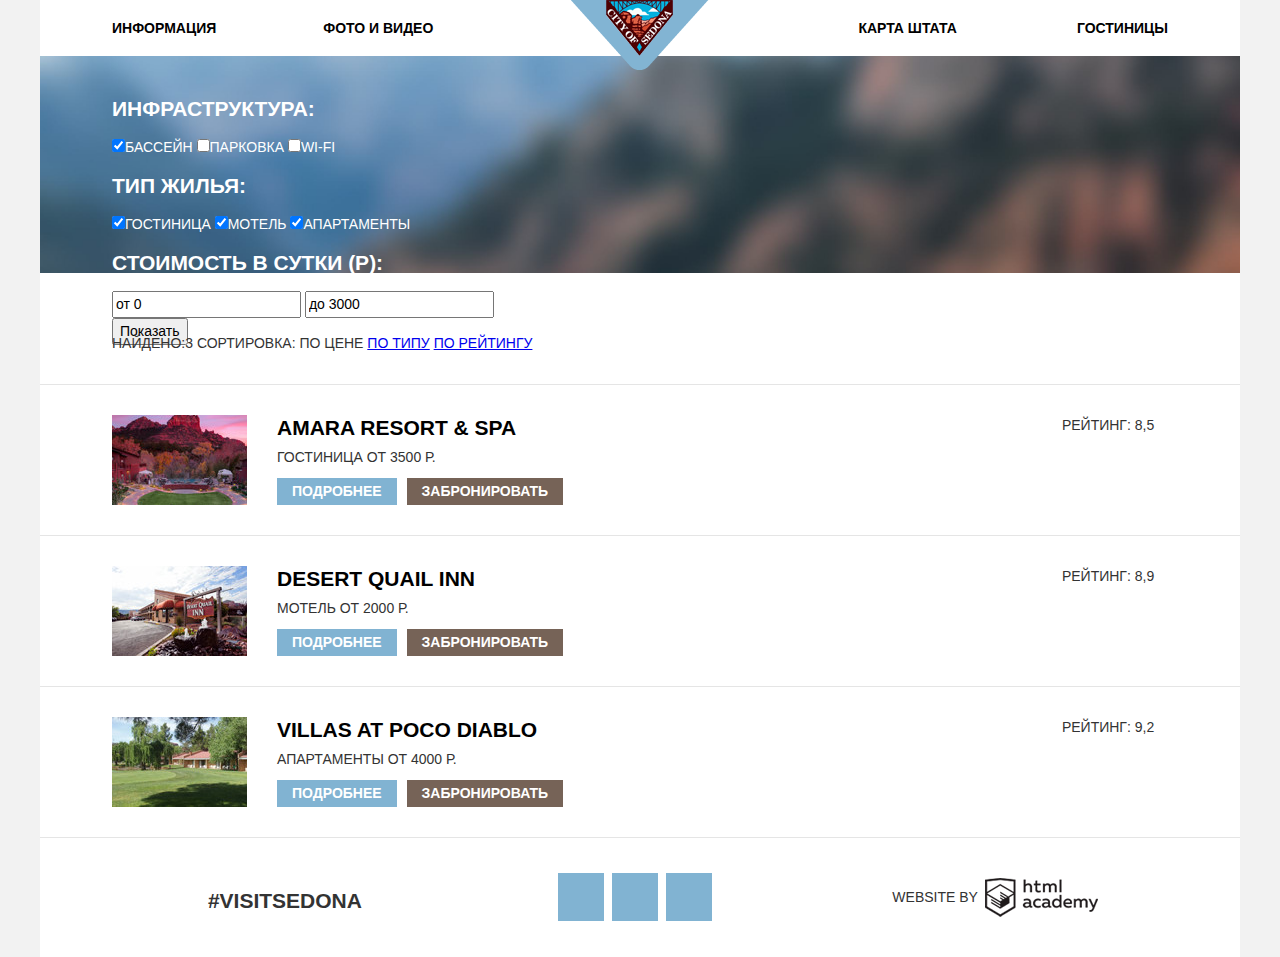
==== inner.html @ d73a08f6 "Седона сетки+контент" ====
<!DOCTYPE html>
<html lang="ru">

<head>
    <meta charset="utf-8">
    <title></title>
    <link rel="stylesheet" href="https://fonts.googleapis.com/css?family=PT+Sans:400,700&subset=cyrillic">
    <link rel="stylesheet" href="css/normalize.css">
    <link rel="stylesheet" href="css/style.css">
</head>

<body class="inner-page">
    <div class="container">
        <header class="main-header clearfix">
            <nav class="main-navigation">
                <div class="logo-sedona">
                    <a href="#">
                        <img src="img/logo-sedona.png" width="138" height="70" alt="Sedona">
                    </a>
                </div>
                <ul>
                    <li class="nav-left">
                        <a href="#">Информация</a>
                    </li>
                    <li class="nav-left">
                        <a href="#">Фото и видео</a>
                    </li>
                    <li class="nav-right">
                        <a href="#">Гостиницы</a>
                    </li>
                    <li class="nav-right">
                        <a href="#">Карта штата</a>
                    </li>
                </ul>
            </nav>
        </header>
        <main class="main-content">
            <div class="filter-container">
                <form class="filter" action="№" method="post">
                    <div class="filter-block">
                        <h2 class="filter-title">Инфраструктура:</h2>
                        <label class="filter-label">
                            <input class="filter-input filter-checkbox" type="checkbox" name="infrastructure" value="pool" checked><span>Бассейн</span>
                        </label>
                        <label class="filter-label">
                            <input class="filter-input filter-checkbox" type="checkbox" name="infrastructure" value="parking"><span>Парковка</span>
                        </label>
                        <label class="filter-label">
                            <input class="filter-input filter-checkbox" type="checkbox" name="infrastructure" value="wifi"><span>Wi-Fi</span>
                        </label>
                    </div>
                    <div class="filter-block">
                        <h2 class="filter-title">Тип жилья:</h2>
                        <label class="filter-label">
                            <input class="filter-input filter-checkbox" type="checkbox" name="housing" value="hotel" checked><span>Гостиница</span>
                        </label>
                        <label class="filter-label">
                            <input class="filter-input filter-checkbox" type="checkbox" name="housing" value="motel" checked><span>Мотель</span>
                        </label>
                        <label class="filter-label">
                            <input class="filter-input filter-checkbox" type="checkbox" name="housing" value="apartments" checked><span>Апартаменты</span>
                        </label>
                    </div>
                    <!-- ползунки -->
                    <div class="filter-block">
                        <h2 class="filter-title">Стоимость в сутки (Р):</h2>
                        <div class="range-filter">
                            <div class="price-controls">
                                <input class="min-price" type="text" value="от 0">
                                <input class="max-price" type="text" value="до 3000">
                            </div>
                            <div class="range-controls">
                                <div class="scale"></div>
                                <div class="toggle min-toggle"></div>
                                <div class="toggle max-toggle"></div>
                            </div>
                        </div>
                        <input class="filter-btn" type="submit" value="Показать">
                    </div>
                </form>
            </div>
            <div class="sort clearfix">
                <div class="sort-found">
                    <span>Найдено:3</span>
                </div>
                <!-- можешь объяснить плз, почему без списка? и праавильное оформление получилось? -->
                <div class="sort-type">
                    <span>Сортировка:</span>
                    <span>По цене</span>
                    <a href="#">По типу</a>
                    <a href="#">По рейтингу</a>
                </div>
                <div class="sort-dir">
                    <a href="#"></a>
                    <a href="#"></a>
                </div>
            </div>
            <div class="hotel clearfix">
                <div class="hotel-image">
                    <img src="img/hotel-amara.jpg" width="135" height="90" alt="amara resort">
                </div>
                <div class="hotel-info">
                    <a href="#">
                        <h2 class="hotel-name">Amara resort &amp; spa</h2>
                    </a>
                    <!-- при таком оформлении можно будет точно подогнать цену к началу кнопки забронировать, да? -->
                    <div>
                        <span>Гостиница</span>
                        <span>от 3500 Р.</span>
                    </div>
                    <div>
                        <a class="btn info-btn" href="#">Подробнее</a>
                        <a class="btn book-btn" href="#">Забронировать</a>
                    </div>
                </div>
                <div class="hotel-rating">
                    <span class="stars stars-4"></span>
                    <span class="rating">Рейтинг: 8,5</span>
                </div>
            </div>
            <div class="hotel clearfix">
                <div class="hotel-image">
                    <img src="img/hotel-desert.jpg" width="135" height="90" alt=" desert inn">
                </div>
                <div class="hotel-info">
                    <a href="#">
                        <h2 class="hotel-name">Desert Quail Inn</h2>
                    </a>
                    <!-- вопрос с оформлением -->
                    <div>
                        <span>Мотель</span>
                        <span>от 2000 Р.</span>
                    </div>
                    <div>
                        <a class="btn info-btn" href="#">Подробнее</a>
                        <a class="btn book-btn" href="#">Забронировать</a>
                    </div>
                </div>
                <div class="hotel-rating">
                    <span class="stars stars-2"></span>
                    <span class="rating">Рейтинг: 8,9</span>
                </div>
            </div>
            <div class="hotel clearfix">
                <div class="hotel-image">
                    <img src="img/hotel-villas.jpg" width="135" height="90" alt="villas">
                </div>
                <div class="hotel-info">
                    <a href="#">
                        <h2 class="hotel-name">Villas at Poco Diablo</h2>
                    </a>
                    <!-- вопрос с оформлением -->
                    <div>
                        <span>Апартаменты</span>
                        <span>от 4000 Р.</span>
                    </div>
                    <div>
                        <a class="btn info-btn" href="#">Подробнее</a>
                        <a class="btn book-btn" href="#">Забронировать</a>
                    </div>
                </div>
                <div class="hotel-rating">
                    <span class="stars stars-3"></span>
                    <span class="rating">Рейтинг: 9,2</span>
                </div>
            </div>
        </main>
        <footer class="main-footer clearfix">
            <section class="footer-visit">
                <span>#VISITSEDONA</span>
            </section>
            <section class="footer-social">
                <a class="social-btn social-btn-tw" href="#">Twitter</a>
                <a class="social-btn social-btn-fb" href="#">Facebook</a>
                <a class="social-btn social-btn-yt" href="#">YouTube</a>
            </section>
            <section class="footer-copyright">
                <p>Website by</p>
                <a class="" href="https://htmlacademy.ru">
                    <img src="img/logo-academy.png" width="113" height="39" alt="HTML Academy">
                </a>
            </section>
        </footer>
    </div>
</body>

</html>
---- css/style.css ----
* {
    box-sizing: border-box;
}

body {
    min-width: 1200px;
    font-family: "PTSans Regular", "Arial", sans-serif;
    font-size: 14px;
    line-height: 21px;
    font-weight: normal;
    color: #333333;
    text-transform: uppercase;
    background: #f2f2f2;
}

.clearfix::after {
    content: "";
    display: table;
    clear: both;
}

.container {
    width: 1200px;
    margin: 0 auto;
    background: #ffffff;
}

.main-header {
    position: relative;
    color: #000000;
    background: #ffffff;
    padding: 0 6%;
}

.main-navigation ul {
    margin: 0;
    padding: 0;
    list-style: none;
    font-size: 0;
}

.main-navigation li {
    display: inline-block;
    vertical-align: top;
    padding-top: 15px;
    padding-bottom: 15px;
    font-size: 14px;
    line-height: 26px;
    font-weight: bold;
}

.main-navigation a {
    color: #000000;
    text-decoration: none;
}

.main-navigation li a:hover {
    color: #81b3d2;
}

.nav-left {
    float: left;
    width: 20%;
}

.nav-right {
    float: right;
    width: 20%;
    text-align: right;
}

.logo-sedona {
    position: absolute;
    width: 138px;
    height: 70px;
    top: 0;
    left: 50%;
    transform: translateX(-50%);
    z-index: 10;
}

.main-image {
    width: 100%;
    height: 507px;
    background-image: url("../img/shape.png"), url("../img/main-background.jpg");
    background-repeat: no-repeat, no-repeat;
    background-position: bottom, 100% 20%;
    background-size: 100% 57px, cover;
    text-align: center;
    margin-bottom: 56px;
}

.welcome {
    margin-top: 76px;
}

h1 {
    font-family: "PTSans Bold", "Arial", sans-serif;
    font-size: 30px;
    font-weight: bold;
    line-height: 24px;
    color: #000000;
    text-transform: uppercase;
}

h2 {
    font-family: "PTSans Bold", "Arial", sans-serif;
    font-size: 21px;
    font-weight: bold;
    line-height: 21px;
    color: #000000;
    text-transform: uppercase;
}

.sedona-description {
    width: 600px;
    line-height: 26px;
    text-align: center;
    background: #ffffff;
    margin-bottom: 56px;
    margin-left: auto;
    margin-right: auto;
}

.features-inverse {
    text-align: center;
    background: #81b3d2;
    color: #ffffff;
}

.features-inverse .features-item h2 {
    color: #ffffff;
}

.features-inverse .features-item {
    padding-top: 50px;
    padding-left: 30px;
    padding-right: 30px;
}

.features-row-item-img .features-item {
    float: left;
    width: 34%;
}

.features-row-item-img .features-img {
    float: right;
    width: 66%;
    height: 256px;
    background: url("../img/features-image1.jpg") no-repeat;
    background-size: cover;
    background-position: center;
}

.features-row-white {
    text-align: center;
    background: #ffffff;
    min-height: 330px;
    padding-top: 50px;  
}

.features-row-white .features-item {
    float: left;
    width: 33%;
    padding-left: 40px;
    padding-right: 40px; 
}

.features-name {
    position: relative;
    display: block;
    margin-top: 110px;
}

.features-house .features-name::before {
    content: "";
    position: absolute;
    bottom: 50px;
    left: 50%;
    transform: translateX(-50%);
    width: 75px;
    height: 72px;
    background: url("../img/icon-house.png") no-repeat;
}

.features-burger .features-name::before {
    content: "";
    position: absolute;
    bottom: 50px;
    left: 50%;
    transform: translateX(-50%);
    width: 74px;
    height: 70px;
    background: url("../img/icon-burger.png") no-repeat;
}

.features-present .features-name::before {
    content: "";
    position: absolute;
    bottom: 50px;
    left: 50%;
    transform: translateX(-50%);
    width: 64px;
    height: 76px;
    background: url("../img/icon-present.png") no-repeat;
}

.features-row-img-item .features-item {
    float: right;
    width: 34%;
}

.features-row-img-item .features-img {
    float: left;
    width: 66%;
    height: 256px;
    background: url("../img/features-image2.jpg") no-repeat;
    background-size: cover;
    background-position: center;
}

.features-row-gray {
    text-align: center;
    background: #eeeeee;
    min-height: 256px;
    padding-top: 45px;
}

.features-row-gray .features-item {
    float: left;
    width: 33%;
    padding-left: 50px;
    padding-right: 50px;
    
}

.features {
    margin-bottom: 50px;
}

.search-description {
    width: 500px;
    text-align: center;
    margin-left: auto;
    margin-right: auto;
    margin-bottom: 50px;
}

.search-form {
    width: 568px;
    margin-left: auto;
    margin-right: auto;
}

.btn {
    color: #ffffff;
    text-transform: uppercase;
    border: none;
    font-family: "PTSans Regular", "Arial", sans-serif;
    font-weight: bold;
    text-align: center;
    text-transform: uppercase;
}

.search-form button {
    position: relative; 
    width: 568px;
    padding-top: 30px;
    padding-bottom: 30px;
    font-size: 21px;
    line-height: 26px;
    background: #766357;
}

.search-form form {
    position: absolute;
    width: 568px;
    padding: 55px;
    background: #ffffff;
    box-shadow: 0px 7px 15px rgba(0,0,0,0.15);
    font-family: "PTSans Regular", "Arial", sans-serif;
    font-size: 14px;
    line-height: 21px;
    font-weight: bold;
    text-transform: uppercase;
    color: #000000;
}

.form-inner input {
    padding: 8px 12px;
    background: #f2f2f2;
    border: none;
    font-family: "PTSans Regular", "Arial", sans-serif;
    font-size: 14px;
    line-height: 21px;
    font-weight: bold;
    text-transform: uppercase;
    color: #000000;
}

.form input {
    width: 346px;
}

.search-form .search-btn {
    width: 100%;
    margin-top: 55px;
    font-size: 21px;
    line-height: 26px;
    padding-top: 16px;
    padding-bottom: 16px;
    background: #81b3d2;
}

.search-form .search-btn:hover {
    background: #669ec0;
}

.search-form .search-btn:active {
    background: #5496bd;
    color: rgba(255,255,255,0.3);
}

.map {
    width: 100%;
    height: 475px;
    background: url("../img/map.jpg") no-repeat;
    background-size: cover;
    background-position: center top;
}

.main-footer {
    background: #ffffff;
    padding: 35px 70px;
    text-align: center;
}

.footer-visit {
    float: left;
    width: 33%;
    font-size: 21px;
    line-height: 26px;
    font-weight: bold;
    text-transform: uppercase;
    padding-top: 15px;
}

.footer-social {
    float: left;
    width: 33%;
    text-align: center;
}

.social-btn {
    display: inline-block;
    width: 46px;
    height: 48px;
    margin: 0 2px;
    font-size: 0;
    vertical-align: top;
    text-decoration: none;
    background: #81b3d2 url("") no-repeat center;
}

.footer-copyright {
    float: right;
    width: 33%;
}

.footer-copyright p {
    display: inline-block;
    vertical-align: middle;
    margin-right: 3px;
}

.footer-copyright img {
    display: inline-block;
    vertical-align: middle;
}

/* inner-page */

.filter-container {
    width: 100%;
    height: 217px;
    background: #425e74 url("../img/filter-background.jpg") no-repeat;
    background-position: 100% 50%;
    background-size: cover;
    margin-bottom: 30px;
}

.filter {
    padding: 25px 6%;
    color: #ffffff;
}

.filter .filter-title {
    color: #ffffff;
}

.sort {
    padding: 30px 6%;
    border-bottom: 1px solid #e5e5e5;
}

.sort div {
     display: inline-block;
}

.hotel {
    background: #ffffff;
    border-bottom: 1px solid #e5e5e5;
    padding: 30px 6%;
}

.hotel-image {
    float: left;
    width: 135px;
    height: 90px;
    margin-right: 30px;
}

.hotel-info {
    float: left;
    width: 370px;
}

.hotel-info a {
    text-decoration: none;
}

.hotel-name {
    line-height: 26px;
    margin: 0;
    margin-bottom: 6px;
}

.hotel-name:hover {
    color: #81b3d2;
}

.hotel-name:active {
    color: rgba(0,0,0,0.3);
}

.hotel span {
    display: inline-block;
    text-align: left;
    margin-bottom: 10px;
}

.hotel .btn {
    display: inline-block;
    font-size: 14px;
    line-height: 21px;
    padding: 3px 15px;
    margin-right: 6px;
    text-decoration: none;
}

.info-btn {
    background: #81b3d2;
}

.info-btn:hover {
    background: #669ec0;
}

.info-btn:active {
    background: #5496bd;
    color: rgba(255,255,255,0.3);
}

.book-btn {
    background: #766357;
}

.book-btn:hover {
    background: #604e43;
}

.book-btn:active {
    background: #503e33;
    color: rgba(255,255,255,0.3);
}

.hotel-rating {
    float: right;
    width: 110px;
}
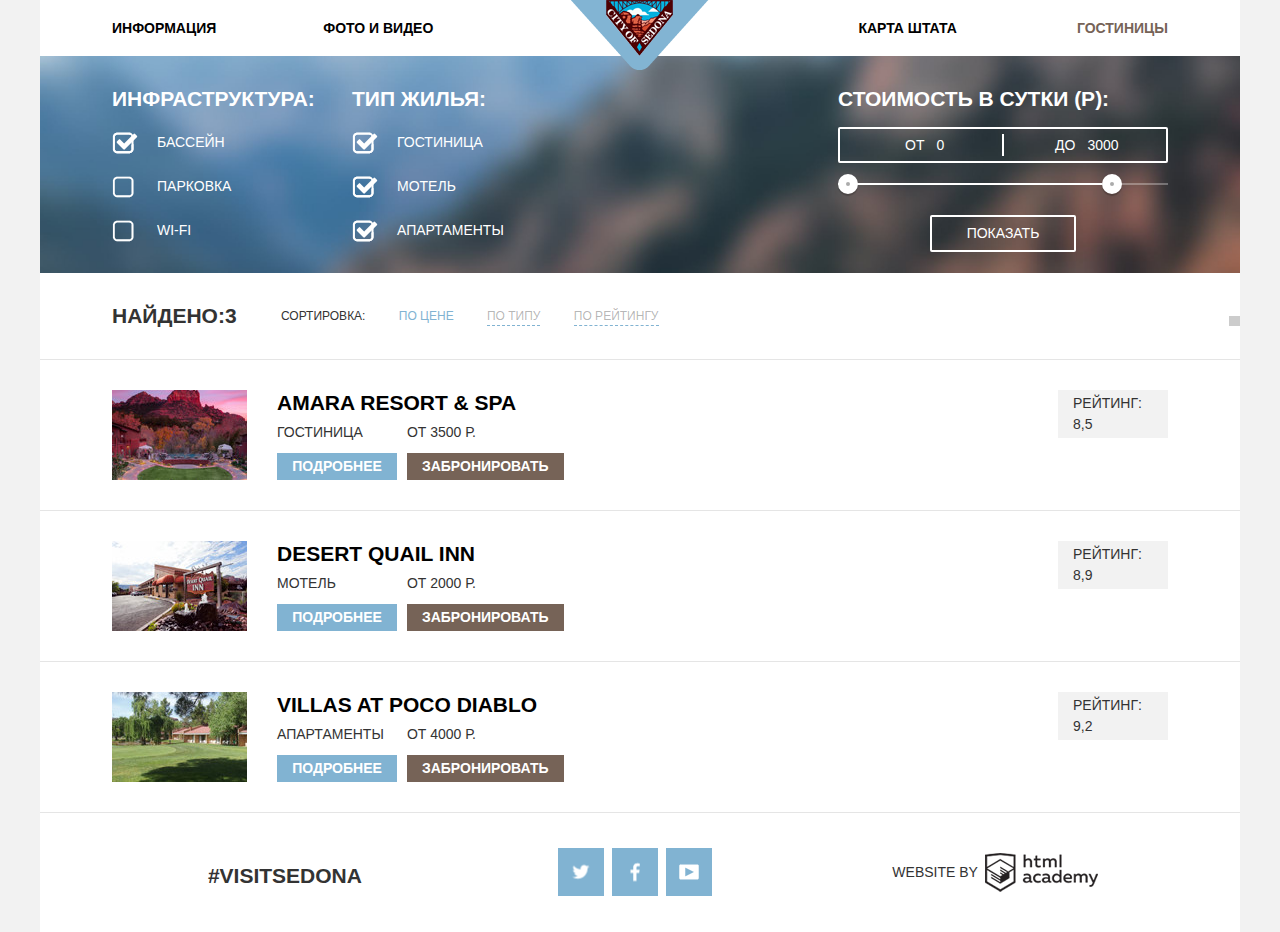
==== commit 7b468624: "Седона сетка+контент" ====
--- a/inner.html
+++ b/inner.html
@@ -14,7 +14,7 @@
         <header class="main-header clearfix">
             <nav class="main-navigation">
                 <div class="logo-sedona">
-                    <a href="#">
+                    <a href="index.html">
                         <img src="img/logo-sedona.png" width="138" height="70" alt="Sedona">
                     </a>
                 </div>
@@ -26,7 +26,7 @@
                         <a href="#">Фото и видео</a>
                     </li>
                     <li class="nav-right">
-                        <a href="#">Гостиницы</a>
+                        <a class="active" href="#">Гостиницы</a>
                     </li>
                     <li class="nav-right">
                         <a href="#">Карта штата</a>
@@ -36,57 +36,50 @@
         </header>
         <main class="main-content">
             <div class="filter-container">
-                <form class="filter" action="№" method="post">
-                    <div class="filter-block">
+                <form class="filter clearfix" action="№" method="post">
+                    <div class="filter-block infrastructure clearfix">
                         <h2 class="filter-title">Инфраструктура:</h2>
-                        <label class="filter-label">
-                            <input class="filter-input filter-checkbox" type="checkbox" name="infrastructure" value="pool" checked><span>Бассейн</span>
-                        </label>
-                        <label class="filter-label">
-                            <input class="filter-input filter-checkbox" type="checkbox" name="infrastructure" value="parking"><span>Парковка</span>
-                        </label>
-                        <label class="filter-label">
-                            <input class="filter-input filter-checkbox" type="checkbox" name="infrastructure" value="wifi"><span>Wi-Fi</span>
-                        </label>
+                        <input class="filter-input filter-checkbox" type="checkbox" name="infrastructure" id="pool" value="pool" checked>
+                        <label for="pool" class="filter-label">Бассейн</label>
+                        <input class="filter-input filter-checkbox" type="checkbox" name="infrastructure" id="parking" value="parking">
+                        <label for="parking" class="filter-label">Парковка</label>
+                        <input class="filter-input filter-checkbox" type="checkbox" name="infrastructure" id="wifi" value="wifi">
+                        <label for="wifi" class="filter-label">Wi-Fi</label>
                     </div>
-                    <div class="filter-block">
+                    <div class="filter-block housing clearfix">
                         <h2 class="filter-title">Тип жилья:</h2>
-                        <label class="filter-label">
-                            <input class="filter-input filter-checkbox" type="checkbox" name="housing" value="hotel" checked><span>Гостиница</span>
-                        </label>
-                        <label class="filter-label">
-                            <input class="filter-input filter-checkbox" type="checkbox" name="housing" value="motel" checked><span>Мотель</span>
-                        </label>
-                        <label class="filter-label">
-                            <input class="filter-input filter-checkbox" type="checkbox" name="housing" value="apartments" checked><span>Апартаменты</span>
-                        </label>
+                        <input class="filter-input filter-checkbox" type="checkbox" name="housing" id="hotel" value="hotel" checked>
+                        <label for="hotel" class="filter-label">Гостиница</label>
+                        <input class="filter-input filter-checkbox" type="checkbox" name="housing" id="motel" value="motel" checked>
+                        <label for="motel" class="filter-label">Мотель</label>
+                        <input class="filter-input filter-checkbox" type="checkbox" name="housing" id="apartments" value="apartments" checked>
+                        <label for="apartments" class="filter-label">Апартаменты</label>
                     </div>
                     <!-- ползунки -->
-                    <div class="filter-block">
+                    <div class="filter-block filter-range clearfix">
                         <h2 class="filter-title">Стоимость в сутки (Р):</h2>
-                        <div class="range-filter">
-                            <div class="price-controls">
-                                <input class="min-price" type="text" value="от 0">
-                                <input class="max-price" type="text" value="до 3000">
+                        <div class="price-controls">
+                            <label class="min-price">от<input type="text" name="min-price" value="0"></label>
+                            <label class="max-price">до<input type="text" name="max-price" value="3000"></label>
+                        </div>
+                        <div class="range-controls">
+                            <div class="scale">
+                                <div class="bar"></div>
                             </div>
-                            <div class="range-controls">
-                                <div class="scale"></div>
-                                <div class="toggle min-toggle"></div>
-                                <div class="toggle max-toggle"></div>
-                            </div>
+                            <div class="range-toggle range-toggle-min"></div>
+                            <div class="range-toggle range-toggle-max"></div>
                         </div>
-                        <input class="filter-btn" type="submit" value="Показать">
+                        <button class="filter-btn" type="submit"> Показать</button>
                     </div>
                 </form>
             </div>
-            <div class="sort clearfix">
+            <div class="sort">
                 <div class="sort-found">
                     <span>Найдено:3</span>
                 </div>
-                <!-- можешь объяснить плз, почему без списка? и праавильное оформление получилось? -->
                 <div class="sort-type">
                     <span>Сортировка:</span>
-                    <span>По цене</span>
+                    <span class="active">По цене</span>
                     <a href="#">По типу</a>
                     <a href="#">По рейтингу</a>
                 </div>
@@ -103,12 +96,11 @@
                     <a href="#">
                         <h2 class="hotel-name">Amara resort &amp; spa</h2>
                     </a>
-                    <!-- при таком оформлении можно будет точно подогнать цену к началу кнопки забронировать, да? -->
-                    <div>
+                    <div class="hotel-text">
                         <span>Гостиница</span>
                         <span>от 3500 Р.</span>
                     </div>
-                    <div>
+                    <div class="hotel-btn">
                         <a class="btn info-btn" href="#">Подробнее</a>
                         <a class="btn book-btn" href="#">Забронировать</a>
                     </div>
@@ -126,12 +118,11 @@
                     <a href="#">
                         <h2 class="hotel-name">Desert Quail Inn</h2>
                     </a>
-                    <!-- вопрос с оформлением -->
-                    <div>
+                    <div class="hotel-text">
                         <span>Мотель</span>
                         <span>от 2000 Р.</span>
                     </div>
-                    <div>
+                    <div class="hotel-btn">
                         <a class="btn info-btn" href="#">Подробнее</a>
                         <a class="btn book-btn" href="#">Забронировать</a>
                     </div>
@@ -149,12 +140,11 @@
                     <a href="#">
                         <h2 class="hotel-name">Villas at Poco Diablo</h2>
                     </a>
-                    <!-- вопрос с оформлением -->
-                    <div>
+                    <div class="hotel-text">
                         <span>Апартаменты</span>
                         <span>от 4000 Р.</span>
                     </div>
-                    <div>
+                    <div class="hotel-btn">
                         <a class="btn info-btn" href="#">Подробнее</a>
                         <a class="btn book-btn" href="#">Забронировать</a>
                     </div>
@@ -176,9 +166,7 @@
             </section>
             <section class="footer-copyright">
                 <p>Website by</p>
-                <a class="" href="https://htmlacademy.ru">
-                    <img src="img/logo-academy.png" width="113" height="39" alt="HTML Academy">
-                </a>
+                <a class="copyright-logo logo-academy" href="https://htmlacademy.ru">HTML Academy</a>
             </section>
         </footer>
     </div>
--- a/css/style.css
+++ b/css/style.css
@@ -58,6 +58,22 @@
     color: #81b3d2;
 }
 
+.main-navigation li a:active {
+    color: rgba(0, 0, 0, 0.3);
+}
+
+.main-navigation li .active {
+    color: #766357;
+}
+
+.main-navigation li .active:hover {
+    color: #604e43;
+}
+
+.main-navigation li .active:active {
+    color: rgba(118, 99, 87, 0.3);
+}
+
 .nav-left {
     float: left;
     width: 20%;
@@ -156,14 +172,14 @@
     text-align: center;
     background: #ffffff;
     min-height: 330px;
-    padding-top: 50px;  
+    padding-top: 50px;
 }
 
 .features-row-white .features-item {
     float: left;
     width: 33%;
     padding-left: 40px;
-    padding-right: 40px; 
+    padding-right: 40px;
 }
 
 .features-name {
@@ -231,7 +247,6 @@
     width: 33%;
     padding-left: 50px;
     padding-right: 50px;
-    
 }
 
 .features {
@@ -263,7 +278,7 @@
 }
 
 .search-form button {
-    position: relative; 
+    position: relative;
     width: 568px;
     padding-top: 30px;
     padding-bottom: 30px;
@@ -277,7 +292,7 @@
     width: 568px;
     padding: 55px;
     background: #ffffff;
-    box-shadow: 0px 7px 15px rgba(0,0,0,0.15);
+    box-shadow: 0px 7px 15px rgba(0, 0, 0, 0.15);
     font-family: "PTSans Regular", "Arial", sans-serif;
     font-size: 14px;
     line-height: 21px;
@@ -286,20 +301,186 @@
     color: #000000;
 }
 
-.form-inner input {
+.search-form input {
     padding: 8px 12px;
     background: #f2f2f2;
     border: none;
+    outline: none;
     font-family: "PTSans Regular", "Arial", sans-serif;
     font-size: 14px;
     line-height: 21px;
     font-weight: bold;
     text-transform: uppercase;
     color: #000000;
-}
-
-.form input {
+    width: 100%;
+}
+
+.search-form input:hover {
+    background: #ebebeb;
+}
+
+.search-form input:focus {
+    background: #ffffff;
+    border: 2px solid #e5e5e5;
+}
+
+.search-form label {
+    padding-top: 8px;
+}
+
+.form label {
+    float: left;
+    width: 112px;
+}
+
+.form .form-inner {
+    float: right;
     width: 346px;
+    position: relative;
+}
+
+.form .form-input {
+    padding-right: 38px;
+}
+
+.form .form-control {
+    content: "";
+    position: absolute;
+    top: 0;
+    right: 0;
+    width: 38px;
+    height: 38px;
+    cursor: pointer;
+}
+
+.form .form-control::before {
+    content: "";
+    position: absolute;
+    top: 50%;
+    left: 50%;
+    transform: translate(-50%, -50%);
+    background: url("../img/sprite.png") no-repeat;
+}
+
+.form .calendar::before {
+    width: 21px;
+    height: 22px;
+    background-position: -10px -10px;
+}
+
+.form .calendar:hover::before {
+    width: 21px;
+    height: 22px;
+    background-position: -10px -94px;
+}
+
+.form .calendar:active::before {
+    width: 21px;
+    height: 22px;
+    background-position: -10px -52px;
+}
+
+.form .form-group {
+    margin-bottom: 30px;
+}
+
+.form-row .form-group {
+    display: inline-block;
+    width: 226px;
+}
+
+.form-row .form-inner {
+    float: right;
+    width: 114px;
+    position: relative;
+}
+
+.form-row .form-input {
+    padding-right: 38px;
+    padding-left: 38px;
+    text-align: center;
+}
+
+.form-row .form-control.minus {
+    content: "";
+    position: absolute;
+    top: 0;
+    left: 0;
+    width: 38px;
+    height: 38px;
+    cursor: pointer;
+}
+
+.form-row .form-control.plus {
+    content: "";
+    position: absolute;
+    top: 0;
+    right: 0;
+    width: 38px;
+    height: 38px;
+    cursor: pointer;
+}
+
+.form-row .form-control::before {
+    content: "";
+    position: absolute;
+    top: 50%;
+    left: 50%;
+    transform: translate(-50%, -50%);
+    background: url("../img/sprite.png") no-repeat;
+}
+
+.form-row .form-control.minus::before {
+    width: 12px;
+    height: 3px;
+    background-position: -10px -667px;
+}
+
+.form-row .form-control.minus:hover::before {
+    width: 12px;
+    height: 3px;
+    background-position: -10px -713px;
+}
+
+.form-row .form-control.minus:active::before {
+    width: 12px;
+    height: 3px;
+    background-position: -10px -690px;
+}
+
+.form-row .form-control.plus::before {
+    width: 11px;
+    height: 11px;
+    background-position: -10px -736px;
+}
+
+.form-row .form-control.plus:hover::before {
+    width: 11px;
+    height: 11px;
+    background-position: -10px -798px;
+}
+
+.form-row .form-control.plus:active::before {
+    width: 11px;
+    height: 11px;
+    background-position: -10px -767px;
+}
+
+.form-row .group-adults {
+    float: left;
+}
+
+.form-row .group-children {
+    float: right;
+    padding-left: 40px;
+}
+
+.form-row label {
+    float: left;
+}
+
+.group-children label {
+    width: 72px;
 }
 
 .search-form .search-btn {
@@ -310,6 +491,8 @@
     padding-top: 16px;
     padding-bottom: 16px;
     background: #81b3d2;
+    color: #ffffff;
+    cursor: pointer;
 }
 
 .search-form .search-btn:hover {
@@ -318,7 +501,7 @@
 
 .search-form .search-btn:active {
     background: #5496bd;
-    color: rgba(255,255,255,0.3);
+    color: rgba(255, 255, 255, 0.3);
 }
 
 .map {
@@ -352,14 +535,67 @@
 }
 
 .social-btn {
+    position: relative;
     display: inline-block;
+    vertical-align: top;
     width: 46px;
     height: 48px;
     margin: 0 2px;
     font-size: 0;
-    vertical-align: top;
-    text-decoration: none;
-    background: #81b3d2 url("") no-repeat center;
+    background: #81b3d2;
+}
+
+.social-btn:hover {
+    background: #669ec0;
+}
+
+.social-btn:active {
+    background: #5496bd;
+}
+
+.social-btn::before {
+    content: "";
+    position: absolute;
+    top: 50%;
+    left: 50%;
+    transform: translate(-50%, -50%);
+    background: url("../img/sprite.png") no-repeat;
+}
+
+.social-btn-tw::before {
+    width: 17px;
+    height: 15px;
+    background-position: -10px -419px;
+}
+
+.social-btn-tw:active::before {
+    width: 17px;
+    height: 15px;
+    background-position: -10px -829px;
+}
+
+.social-btn-fb::before {
+    width: 10px;
+    height: 19px;
+    background-position: -10px -343px;
+}
+
+.social-btn-fb:active::before {
+    width: 10px;
+    height: 19px;
+    background-position: -10px -304px;
+}
+
+.social-btn-yt::before {
+    width: 20px;
+    height: 16px;
+    background-position: -10px -454px;
+}
+
+.social-btn-yt:active::before {
+    width: 20px;
+    height: 16px;
+    background-position: -10px -864px;
 }
 
 .footer-copyright {
@@ -373,10 +609,51 @@
     margin-right: 3px;
 }
 
-.footer-copyright img {
+.footer-copyright a {
     display: inline-block;
     vertical-align: middle;
 }
+
+.copyright-logo {
+    position: relative;
+    display: block;
+    font-size: 0;
+    width: 113px;
+    height: 39px;
+}
+
+.copyright-logo::before {
+    content: "";
+    position: absolute;
+    top: 0;
+    left: 0;
+    background: url("../img/sprite.png") no-repeat;
+}
+
+.logo-academy::before {
+    width: 113px;
+    height: 39px;
+    background-position: -10px -490px;
+}
+
+.logo-academy:hover::before {
+    width: 113px;
+    height: 39px;
+    background-position: -10px -608px;
+}
+
+.logo-academy:active::before {
+    width: 113px;
+    height: 39px;
+    background-position: -10px -549px;
+}
+
+.sprite-icon-stars {
+    width: 89px;
+    height: 17px;
+    background-position: -10px -382px;
+}
+
 
 /* inner-page */
 
@@ -386,25 +663,247 @@
     background: #425e74 url("../img/filter-background.jpg") no-repeat;
     background-position: 100% 50%;
     background-size: cover;
-    margin-bottom: 30px;
 }
 
 .filter {
-    padding: 25px 6%;
+    padding-top: 15px;
+    padding-left: 6%;
+    padding-right: 6%;
     color: #ffffff;
+}
+
+.filter-block.infrastructure {
+    float: left;
+    width: 240px;
+}
+
+.filter-block.housing {
+    float: left;
+    width: 290px;
 }
 
 .filter .filter-title {
     color: #ffffff;
 }
 
+.filter input[type="checkbox"] {
+    display: none;
+}
+
+.filter input[type="checkbox"] + label {
+    display: block;
+    margin: 23px 0;
+    line-height: 21px;
+    padding-left: 45px;
+    position: relative;
+    cursor: pointer;
+}
+
+.filter input[type="checkbox"]:not([disabled]) + label::before,
+.filter input[type="checkbox"] + label::after {
+    content: "";
+    position: absolute;
+    top: 0;
+    left: 0;
+}
+
+.filter input[type="checkbox"] + label::before {
+    width: 22px;
+    height: 22px;
+    background: url("../img/sprite.png") no-repeat;
+    background-position: -10px -220px;
+}
+
+.filter input[type="checkbox"]:checked + label::after {
+    width: 26px;
+    height: 22px;
+    background: url("../img/sprite.png") no-repeat;
+    background-position: -10px -262px;
+}
+
+.filter input[disabled] + label::after {
+    width: 22px;
+    height: 22px;
+    background: url("../img/sprite.png") no-repeat;
+    background-position: -10px -136px;
+}
+
+.filter input[disabled]:checked + label::after {
+    width: 26px;
+    height: 22px;
+    background: url("../img/sprite.png") no-repeat;
+    background-position: -10px -178px;
+}
+
+.filter-block.filter-range {
+    float: right;
+    width: 330px;
+}
+
+.filter-range .price-controls {
+    position: relative;
+    height: 36px;
+    padding-top: 5px;
+    margin-bottom: 20px;
+    font-size: 0;
+    border: 2px solid #ffffff;
+    border-radius: 2px;
+}
+
+.price-controls::after {
+    content: "";
+    position: absolute;
+    top: 50%;
+    left: 50%;
+    width: 2px;
+    height: 22px;
+    background: #ffffff;
+    transform: translate(-50%, -50%);
+}
+
+.price-controls label {
+    display: inline-block;
+    font-size: 14px;
+    line-height: 21px;
+    vertical-align: top;
+    cursor: pointer;
+}
+
+.price-controls .min-price,
+.price-controls .max-price {
+    width: 150px;
+    padding-left: 65px;
+}
+
+.price-controls input {
+    width: 50px;
+    margin-left: 10px;
+    color: #ffffff;
+    background: none;
+    border: none;
+    outline: none;
+}
+
+.filter-range .range-controls {
+    position: relative;
+    margin-bottom: 30px;
+}
+
+.range-controls .scale {
+    height: 2px;
+    background: rgba(255, 255, 255, 0.3);
+}
+
+.range-controls .bar {
+    width: 80%;
+    height: 2px;
+    background: #ffffff;
+}
+
+.range-toggle {
+    position: absolute;
+    top: -9px;
+    width: 4px;
+    height: 4px;
+    background: #ababab;
+    box-sizing: content-box;
+    border: 8px solid #ffffff;
+    border-radius: 50%;
+    box-shadow: 0 2px 1px 0 rgba(0, 1, 1, 0.2);
+    cursor: pointer;
+}
+
+.range-toggle-min {
+    left: 0;
+}
+
+.range-toggle-max {
+    left: 80%;
+}
+
+.range-toggle:hover {
+    background: #1c4f80;
+}
+
+.filter-btn {
+    display: block;
+    margin: 0 auto;
+    padding: 6px 35px;
+    font-size: 14px;
+    line-height: 21px;
+    color: #ffffff;
+    text-transform: uppercase;
+    background: transparent;
+    border: 2px solid #ffffff;
+    border-radius: 2px;
+    outline: none;
+    cursor: pointer;
+}
+
+.filter-btn:hover {
+    color: #000000;
+    background: #ffffff;
+}
+
 .sort {
+    position: relative;
     padding: 30px 6%;
     border-bottom: 1px solid #e5e5e5;
 }
 
 .sort div {
-     display: inline-block;
+    display: inline-block;
+    vertical-align: middle;
+}
+
+.sort-found {
+    width: 135px;
+    margin-right: 30px;
+    font-size: 21px;
+    line-height: 26px;
+    font-weight: bold;
+}
+
+.sort-type {
+    font-size: 12px;
+    line-height: 18px;
+}
+
+.sort-type span,
+.sort-type a {
+    display: inline-block;
+    vertical-align: middle;
+    margin-right: 30px;
+}
+
+.sort-type a {
+    color: rgba(0, 0, 0, 0.3);
+    text-decoration: none;
+    border-bottom: 1px dashed #81b3d2;
+}
+
+.sort-type a:hover {
+    color: #81b3d2;
+    border-bottom: 1px dashed #81b3d2;
+}
+
+.sort-type a:active {
+    color: #000000;
+    border: none;
+}
+
+.sort-type .active {
+    color: #81b3d2;
+}
+
+.sort-dir {
+    content: "";
+    position: absolute;
+    top: 50%;
+    right: 0;
+    width: 11px;
+    height: 10px;
+    background: #cccccc;
 }
 
 .hotel {
@@ -422,7 +921,6 @@
 
 .hotel-info {
     float: left;
-    width: 370px;
 }
 
 .hotel-info a {
@@ -440,16 +938,21 @@
 }
 
 .hotel-name:active {
-    color: rgba(0,0,0,0.3);
-}
-
-.hotel span {
+    color: rgba(0, 0, 0, 0.3);
+}
+
+.hotel-text span {
     display: inline-block;
     text-align: left;
     margin-bottom: 10px;
 }
 
-.hotel .btn {
+.hotel-text span:first-child {
+    width: 120px;
+    margin-right: 6px;
+}
+
+.hotel-btn .btn {
     display: inline-block;
     font-size: 14px;
     line-height: 21px;
@@ -459,6 +962,7 @@
 }
 
 .info-btn {
+    width: 120px;
     background: #81b3d2;
 }
 
@@ -468,7 +972,7 @@
 
 .info-btn:active {
     background: #5496bd;
-    color: rgba(255,255,255,0.3);
+    color: rgba(255, 255, 255, 0.3);
 }
 
 .book-btn {
@@ -481,10 +985,16 @@
 
 .book-btn:active {
     background: #503e33;
-    color: rgba(255,255,255,0.3);
+    color: rgba(255, 255, 255, 0.3);
 }
 
 .hotel-rating {
     float: right;
     width: 110px;
+}
+
+.hotel-rating .rating {
+    display: block;
+    padding: 3px 15px;
+    background: #f2f2f2;
 }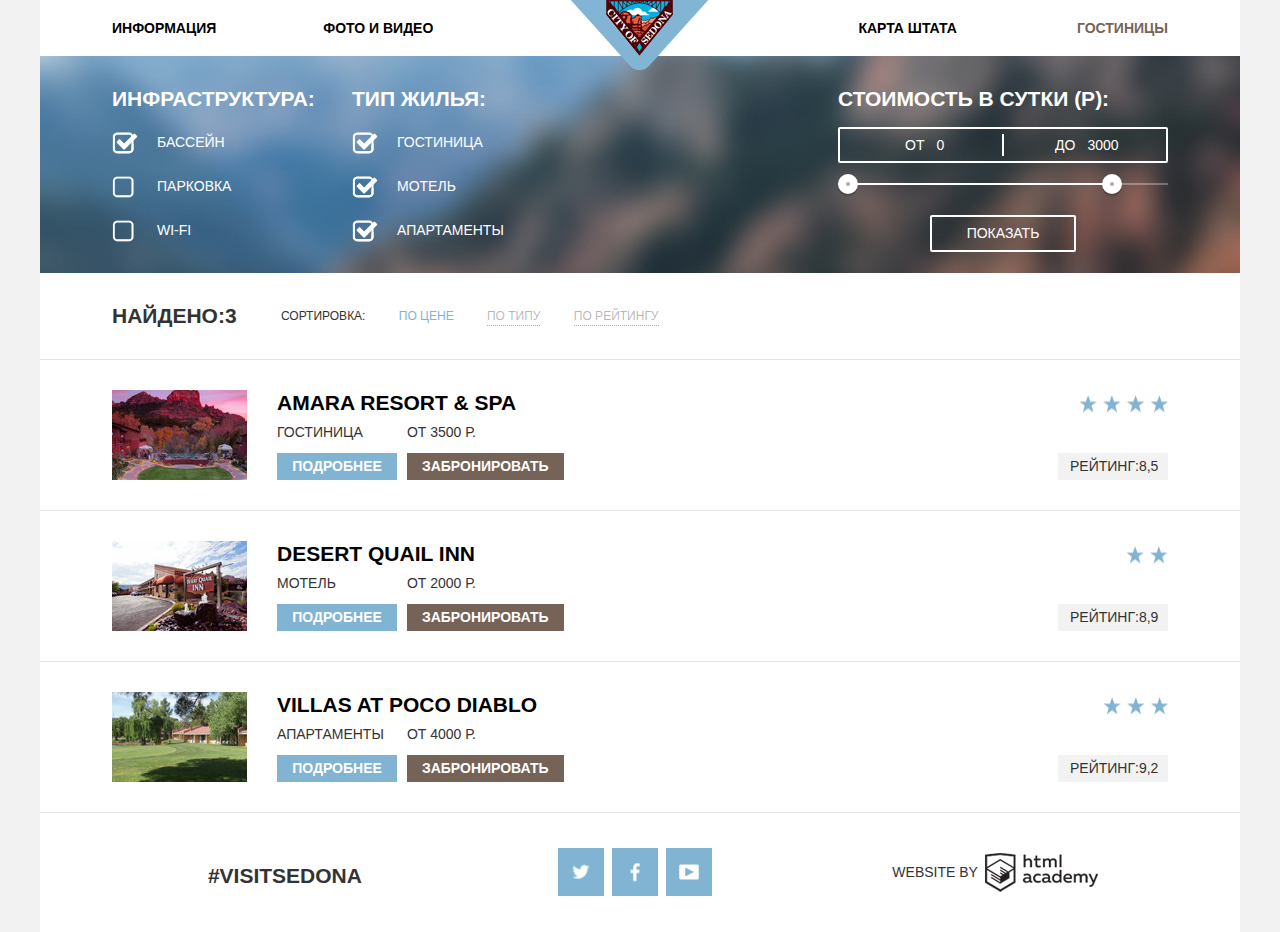
==== commit 4aa59716: "Сетка+контент" ====
--- a/inner.html
+++ b/inner.html
@@ -84,8 +84,8 @@
                     <a href="#">По рейтингу</a>
                 </div>
                 <div class="sort-dir">
-                    <a href="#"></a>
-                    <a href="#"></a>
+                    <a class="arrow arrow-up" href="#"></a>
+                    <a class="arrow arrow-down" href="#"></a>
                 </div>
             </div>
             <div class="hotel clearfix">
@@ -107,7 +107,7 @@
                 </div>
                 <div class="hotel-rating">
                     <span class="stars stars-4"></span>
-                    <span class="rating">Рейтинг: 8,5</span>
+                    <span class="rating">Рейтинг:8,5</span>
                 </div>
             </div>
             <div class="hotel clearfix">
@@ -129,7 +129,7 @@
                 </div>
                 <div class="hotel-rating">
                     <span class="stars stars-2"></span>
-                    <span class="rating">Рейтинг: 8,9</span>
+                    <span class="rating">Рейтинг:8,9</span>
                 </div>
             </div>
             <div class="hotel clearfix">
@@ -149,9 +149,9 @@
                         <a class="btn book-btn" href="#">Забронировать</a>
                     </div>
                 </div>
-                <div class="hotel-rating">
+                <div class="hotel-rating clearfix">
                     <span class="stars stars-3"></span>
-                    <span class="rating">Рейтинг: 9,2</span>
+                    <span class="rating">Рейтинг:9,2</span>
                 </div>
             </div>
         </main>
--- a/css/style.css
+++ b/css/style.css
@@ -4,10 +4,10 @@
 
 body {
     min-width: 1200px;
-    font-family: "PTSans Regular", "Arial", sans-serif;
+    font-family: "PTSans", "Arial", sans-serif;
     font-size: 14px;
     line-height: 21px;
-    font-weight: normal;
+    font-weight: 400;
     color: #333333;
     text-transform: uppercase;
     background: #f2f2f2;
@@ -24,6 +24,9 @@
     margin: 0 auto;
     background: #ffffff;
 }
+
+
+/* header */
 
 .main-header {
     position: relative;
@@ -111,18 +114,18 @@
 }
 
 h1 {
-    font-family: "PTSans Bold", "Arial", sans-serif;
+    font-family: "PTSans", "Arial", sans-serif;
     font-size: 30px;
-    font-weight: bold;
+    font-weight: 700;
     line-height: 24px;
     color: #000000;
     text-transform: uppercase;
 }
 
 h2 {
-    font-family: "PTSans Bold", "Arial", sans-serif;
+    font-family: "PTSans", "Arial", sans-serif;
     font-size: 21px;
-    font-weight: bold;
+    font-weight: 700;
     line-height: 21px;
     color: #000000;
     text-transform: uppercase;
@@ -253,6 +256,9 @@
     margin-bottom: 50px;
 }
 
+
+/* search-form */
+
 .search-description {
     width: 500px;
     text-align: center;
@@ -271,8 +277,8 @@
     color: #ffffff;
     text-transform: uppercase;
     border: none;
-    font-family: "PTSans Regular", "Arial", sans-serif;
-    font-weight: bold;
+    font-family: "PTSans", "Arial", sans-serif;
+    font-weight: 700;
     text-align: center;
     text-transform: uppercase;
 }
@@ -293,10 +299,10 @@
     padding: 55px;
     background: #ffffff;
     box-shadow: 0px 7px 15px rgba(0, 0, 0, 0.15);
-    font-family: "PTSans Regular", "Arial", sans-serif;
+    font-family: "PTSans", "Arial", sans-serif;
     font-size: 14px;
     line-height: 21px;
-    font-weight: bold;
+    font-weight: 700;
     text-transform: uppercase;
     color: #000000;
 }
@@ -306,10 +312,10 @@
     background: #f2f2f2;
     border: none;
     outline: none;
-    font-family: "PTSans Regular", "Arial", sans-serif;
+    font-family: "PTSans", "Arial", sans-serif;
     font-size: 14px;
     line-height: 21px;
-    font-weight: bold;
+    font-weight: 700;
     text-transform: uppercase;
     color: #000000;
     width: 100%;
@@ -321,7 +327,7 @@
 
 .search-form input:focus {
     background: #ffffff;
-    border: 2px solid #e5e5e5;
+    outline: 2px solid #e5e5e5;
 }
 
 .search-form label {
@@ -506,14 +512,19 @@
 
 .map {
     width: 100%;
-    height: 475px;
+    height: 595px;
     background: url("../img/map.jpg") no-repeat;
     background-size: cover;
     background-position: center top;
 }
 
-.main-footer {
-    background: #ffffff;
+
+/* footer */
+
+.main-page .main-footer {
+    position: relative;
+    margin-top: -120px;
+    background: rgba(255, 255, 255, 0.9);
     padding: 35px 70px;
     text-align: center;
 }
@@ -523,7 +534,7 @@
     width: 33%;
     font-size: 21px;
     line-height: 26px;
-    font-weight: bold;
+    font-weight: 700;
     text-transform: uppercase;
     padding-top: 15px;
 }
@@ -646,12 +657,6 @@
     width: 113px;
     height: 39px;
     background-position: -10px -549px;
-}
-
-.sprite-icon-stars {
-    width: 89px;
-    height: 17px;
-    background-position: -10px -382px;
 }
 
 
@@ -861,12 +866,13 @@
     margin-right: 30px;
     font-size: 21px;
     line-height: 26px;
-    font-weight: bold;
+    font-weight: 700;
 }
 
 .sort-type {
     font-size: 12px;
     line-height: 18px;
+    width: 780px;
 }
 
 .sort-type span,
@@ -879,12 +885,12 @@
 .sort-type a {
     color: rgba(0, 0, 0, 0.3);
     text-decoration: none;
-    border-bottom: 1px dashed #81b3d2;
+    border-bottom: 1px dotted #81b3d2;
 }
 
 .sort-type a:hover {
     color: #81b3d2;
-    border-bottom: 1px dashed #81b3d2;
+    border-bottom: 1px dotted #81b3d2;
 }
 
 .sort-type a:active {
@@ -896,17 +902,40 @@
     color: #81b3d2;
 }
 
-.sort-dir {
-    content: "";
-    position: absolute;
-    top: 50%;
-    right: 0;
-    width: 11px;
-    height: 10px;
-    background: #cccccc;
-}
+
+/*
+.sort-dir a {
+    display: inline-block;
+    vertical-align: middle;
+    width: 30px;
+    height: 26px;
+}
+
+.sort-dir a::before {
+    
+} 
+
+.sort-dir .arrow-up {
+    width: 0;
+    height: 0;
+    border-left: 6px solid transparent;
+    border-right: 6px solid transparent;
+    border-bottom: 12px solid black;
+}
+
+.sort-dir .arrow-down {
+    width: 0;
+    height: 0;
+    border-left: 6px solid transparent;
+    border-right: 6px solid transparent;
+    border-top: 12px solid black;
+    margin-left: 10px;
+}
+
+*/
 
 .hotel {
+    position: relative;
     background: #ffffff;
     border-bottom: 1px solid #e5e5e5;
     padding: 30px 6%;
@@ -921,6 +950,7 @@
 
 .hotel-info {
     float: left;
+    width: 780px;
 }
 
 .hotel-info a {
@@ -993,8 +1023,55 @@
     width: 110px;
 }
 
+.hotel-rating .stars {
+    content: "";
+    position: absolute;
+    top: 30px;
+    right: 6%;
+    width: 110px;
+    height: 27px;
+}
+
+.hotel-rating .stars::before {
+    content: "";
+    position: absolute;
+    top: 50%;
+    right: 0;
+    transform: translate(0, -50%);
+    background: url("../img/sprite.png") no-repeat;
+}
+
+.hotel-rating .stars-4::before {
+    width: 89px;
+    height: 17px;
+    background-position: -10px -382px;
+}
+
+.hotel-rating .stars-2::before {
+    width: 42px;
+    height: 17px;
+    background-position: -10px -382px;
+}
+
+.hotel-rating .stars-3::before {
+    width: 65px;
+    height: 17px;
+    background-position: -10px -382px;
+}
+
 .hotel-rating .rating {
-    display: block;
-    padding: 3px 15px;
+    content: "";
+    position: absolute;
+    bottom: 30px;
+    right: 6%;
+    width: 110px;
+    padding: 3px 12px;
     background: #f2f2f2;
+    text-align: center;
+}
+
+.inner-page .main-footer {
+    background: #ffffff;
+    padding: 35px 70px;
+    text-align: center;
 }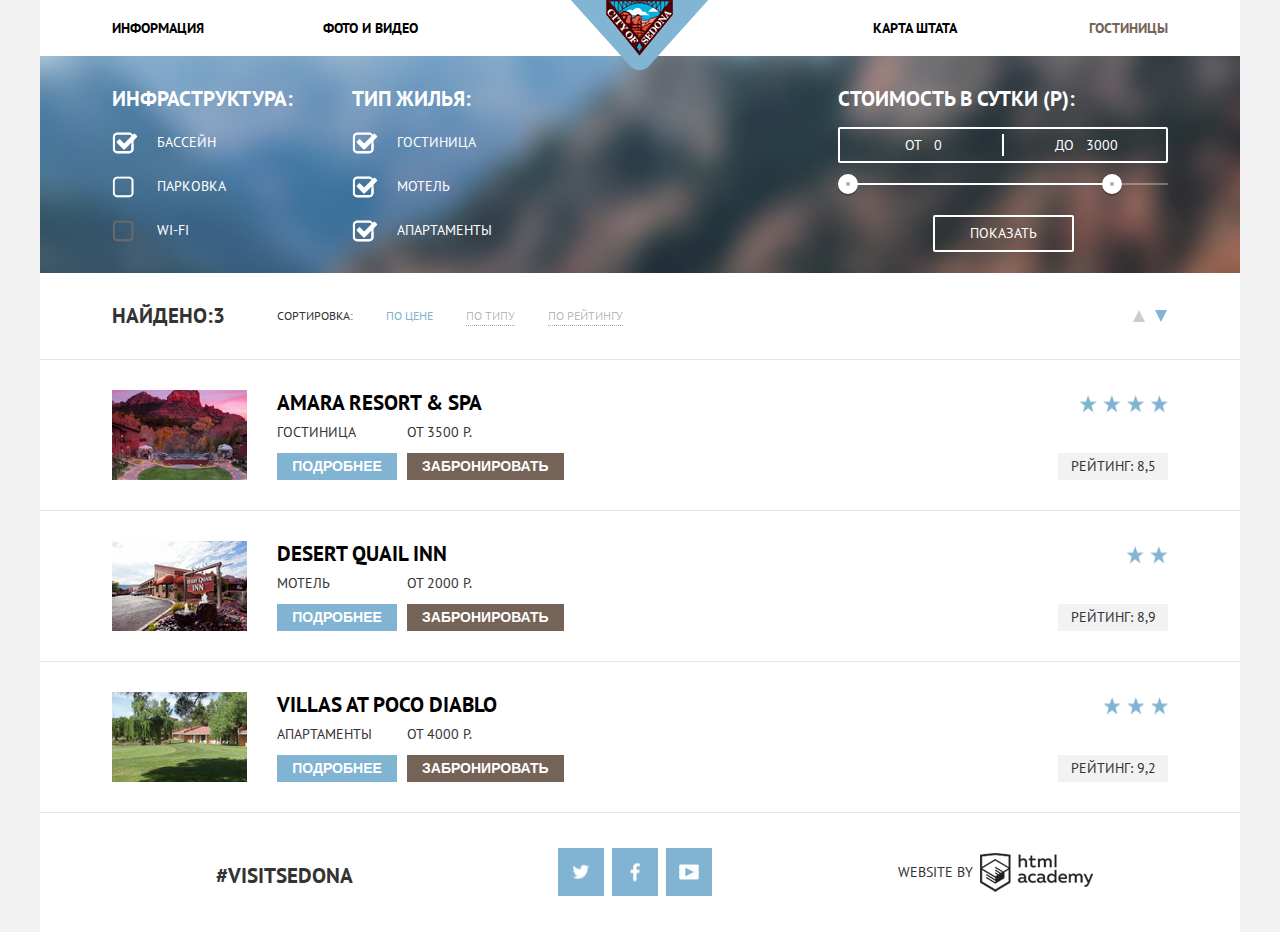
==== commit b3d6b721: "Элементы + контент" ====
--- a/inner.html
+++ b/inner.html
@@ -3,7 +3,7 @@
 
 <head>
     <meta charset="utf-8">
-    <title></title>
+    <title>Sedona - inner page</title>
     <link rel="stylesheet" href="https://fonts.googleapis.com/css?family=PT+Sans:400,700&subset=cyrillic">
     <link rel="stylesheet" href="css/normalize.css">
     <link rel="stylesheet" href="css/style.css">
@@ -43,7 +43,7 @@
                         <label for="pool" class="filter-label">Бассейн</label>
                         <input class="filter-input filter-checkbox" type="checkbox" name="infrastructure" id="parking" value="parking">
                         <label for="parking" class="filter-label">Парковка</label>
-                        <input class="filter-input filter-checkbox" type="checkbox" name="infrastructure" id="wifi" value="wifi">
+                        <input class="filter-input filter-checkbox" type="checkbox" name="infrastructure" id="wifi" value="wifi" disabled>
                         <label for="wifi" class="filter-label">Wi-Fi</label>
                     </div>
                     <div class="filter-block housing clearfix">
@@ -55,12 +55,11 @@
                         <input class="filter-input filter-checkbox" type="checkbox" name="housing" id="apartments" value="apartments" checked>
                         <label for="apartments" class="filter-label">Апартаменты</label>
                     </div>
-                    <!-- ползунки -->
                     <div class="filter-block filter-range clearfix">
                         <h2 class="filter-title">Стоимость в сутки (Р):</h2>
                         <div class="price-controls">
-                            <label class="min-price">от<input type="text" name="min-price" value="0"></label>
-                            <label class="max-price">до<input type="text" name="max-price" value="3000"></label>
+                            <label class="min-price">от<input type="text" name="min-price" value="0" placeholder="price"></label>
+                            <label class="max-price">до<input type="text" name="max-price" value="3000" placeholder="price"></label>
                         </div>
                         <div class="range-controls">
                             <div class="scale">
@@ -69,7 +68,7 @@
                             <div class="range-toggle range-toggle-min"></div>
                             <div class="range-toggle range-toggle-max"></div>
                         </div>
-                        <button class="filter-btn" type="submit"> Показать</button>
+                        <button class="filter-btn" type="submit">Показать</button>
                     </div>
                 </form>
             </div>
@@ -85,7 +84,7 @@
                 </div>
                 <div class="sort-dir">
                     <a class="arrow arrow-up" href="#"></a>
-                    <a class="arrow arrow-down" href="#"></a>
+                    <a class="arrow arrow-down active" href="#"></a>
                 </div>
             </div>
             <div class="hotel clearfix">
@@ -107,7 +106,7 @@
                 </div>
                 <div class="hotel-rating">
                     <span class="stars stars-4"></span>
-                    <span class="rating">Рейтинг:8,5</span>
+                    <span class="rating">Рейтинг: 8,5</span>
                 </div>
             </div>
             <div class="hotel clearfix">
@@ -129,7 +128,7 @@
                 </div>
                 <div class="hotel-rating">
                     <span class="stars stars-2"></span>
-                    <span class="rating">Рейтинг:8,9</span>
+                    <span class="rating">Рейтинг: 8,9</span>
                 </div>
             </div>
             <div class="hotel clearfix">
@@ -151,7 +150,7 @@
                 </div>
                 <div class="hotel-rating clearfix">
                     <span class="stars stars-3"></span>
-                    <span class="rating">Рейтинг:9,2</span>
+                    <span class="rating">Рейтинг: 9,2</span>
                 </div>
             </div>
         </main>
--- a/css/style.css
+++ b/css/style.css
@@ -4,7 +4,7 @@
 
 body {
     min-width: 1200px;
-    font-family: "PTSans", "Arial", sans-serif;
+    font-family: "PT Sans", "Arial", sans-serif;
     font-size: 14px;
     line-height: 21px;
     font-weight: 400;
@@ -114,7 +114,7 @@
 }
 
 h1 {
-    font-family: "PTSans", "Arial", sans-serif;
+    font-family: "PT Sans", "Arial", sans-serif;
     font-size: 30px;
     font-weight: 700;
     line-height: 24px;
@@ -123,7 +123,7 @@
 }
 
 h2 {
-    font-family: "PTSans", "Arial", sans-serif;
+    font-family: "PT Sans", "Arial", sans-serif;
     font-size: 21px;
     font-weight: 700;
     line-height: 21px;
@@ -291,6 +291,7 @@
     font-size: 21px;
     line-height: 26px;
     background: #766357;
+    cursor: pointer;
 }
 
 .search-form form {
@@ -299,7 +300,7 @@
     padding: 55px;
     background: #ffffff;
     box-shadow: 0px 7px 15px rgba(0, 0, 0, 0.15);
-    font-family: "PTSans", "Arial", sans-serif;
+    font-family: "PT Sans", "Arial", sans-serif;
     font-size: 14px;
     line-height: 21px;
     font-weight: 700;
@@ -851,12 +852,12 @@
 }
 
 .sort {
-    position: relative;
+    font-size: 0;
     padding: 30px 6%;
     border-bottom: 1px solid #e5e5e5;
 }
 
-.sort div {
+.sort > div {
     display: inline-block;
     vertical-align: middle;
 }
@@ -902,37 +903,67 @@
     color: #81b3d2;
 }
 
-
-/*
-.sort-dir a {
+.sort-dir {
+    width: 110px;
+    line-height: 26px;
+    padding-left: 66px;
+}
+
+.sort-dir .arrow {
+    position: relative;
     display: inline-block;
+    width: 12px;
+    height: 12px;
     vertical-align: middle;
-    width: 30px;
-    height: 26px;
-}
-
-.sort-dir a::before {
-    
-} 
-
-.sort-dir .arrow-up {
+    margin-left: 10px;
+}
+
+.sort-dir .arrow::before {
+    content: "";
+    position: absolute;
+    top: 0;
+    right: 0;
+}
+
+.sort-dir .arrow:hover:not(.active)::before {
     width: 0;
     height: 0;
     border-left: 6px solid transparent;
     border-right: 6px solid transparent;
-    border-bottom: 12px solid black;
-}
-
-.sort-dir .arrow-down {
+    border-bottom: 12px solid #000000;
+}
+
+.sort-dir .arrow:active::before {
     width: 0;
     height: 0;
     border-left: 6px solid transparent;
     border-right: 6px solid transparent;
-    border-top: 12px solid black;
-    margin-left: 10px;
-}
-
-*/
+    border-bottom: 12px solid #81b3d2;
+}
+
+.sort-dir .arrow-up::before {
+    width: 0;
+    height: 0;
+    border-left: 6px solid transparent;
+    border-right: 6px solid transparent;
+    border-bottom: 12px solid #cccccc;
+}
+
+.sort-dir .arrow-down::before {
+    width: 0;
+    height: 0;
+    border-left: 6px solid transparent;
+    border-right: 6px solid transparent;
+    border-top: 12px solid #cccccc;
+}
+
+.sort-dir .arrow-down.active::before {
+    width: 0;
+    height: 0;
+    border-left: 6px solid transparent;
+    border-right: 6px solid transparent;
+    border-top: 12px solid #81b3d2;
+}
 
 .hotel {
     position: relative;
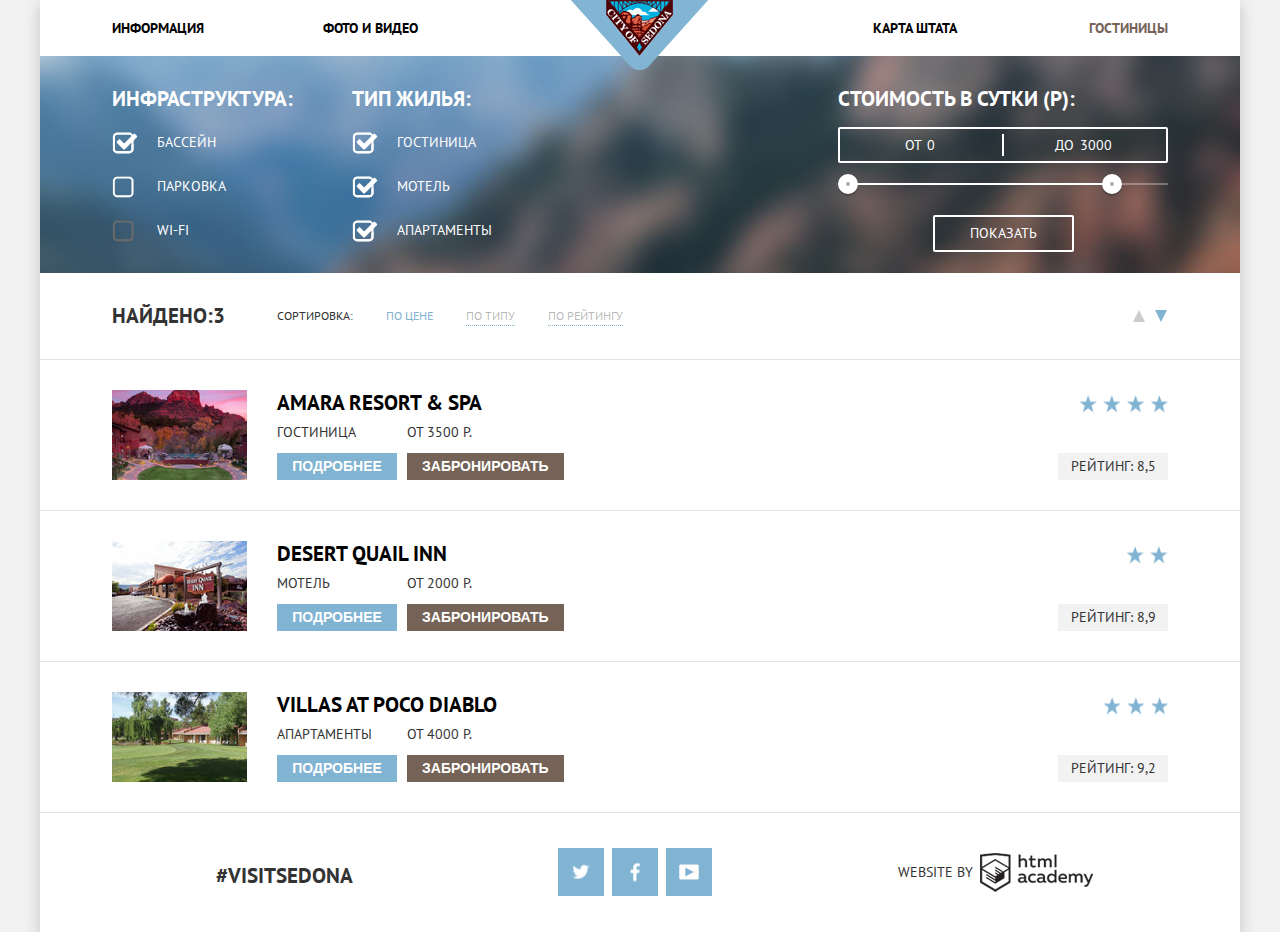
==== commit d0832561: "Контент - доработка" ====
--- a/inner.html
+++ b/inner.html
@@ -58,8 +58,12 @@
                     <div class="filter-block filter-range clearfix">
                         <h2 class="filter-title">Стоимость в сутки (Р):</h2>
                         <div class="price-controls">
-                            <label class="min-price">от<input type="text" name="min-price" value="0" placeholder="price"></label>
-                            <label class="max-price">до<input type="text" name="max-price" value="3000" placeholder="price"></label>
+                            <label class="min-price">от
+                                <input type="text" name="min-price" value="0" placeholder="price">
+                            </label>
+                            <label class="max-price">до
+                                <input type="text" name="max-price" value="3000" placeholder="price">
+                            </label>
                         </div>
                         <div class="range-controls">
                             <div class="scale">
--- a/css/style.css
+++ b/css/style.css
@@ -23,6 +23,7 @@
     width: 1200px;
     margin: 0 auto;
     background: #ffffff;
+    box-shadow: 0px 5px 15px rgba(0, 0, 0, 0.2);
 }
 
 
@@ -313,7 +314,7 @@
     background: #f2f2f2;
     border: none;
     outline: none;
-    font-family: "PTSans", "Arial", sans-serif;
+    font-family: "PT Sans", "Arial", sans-serif;
     font-size: 14px;
     line-height: 21px;
     font-weight: 700;
@@ -783,7 +784,6 @@
 
 .price-controls input {
     width: 50px;
-    margin-left: 10px;
     color: #ffffff;
     background: none;
     border: none;
@@ -906,7 +906,7 @@
 .sort-dir {
     width: 110px;
     line-height: 26px;
-    padding-left: 66px;
+    text-align: right;
 }
 
 .sort-dir .arrow {
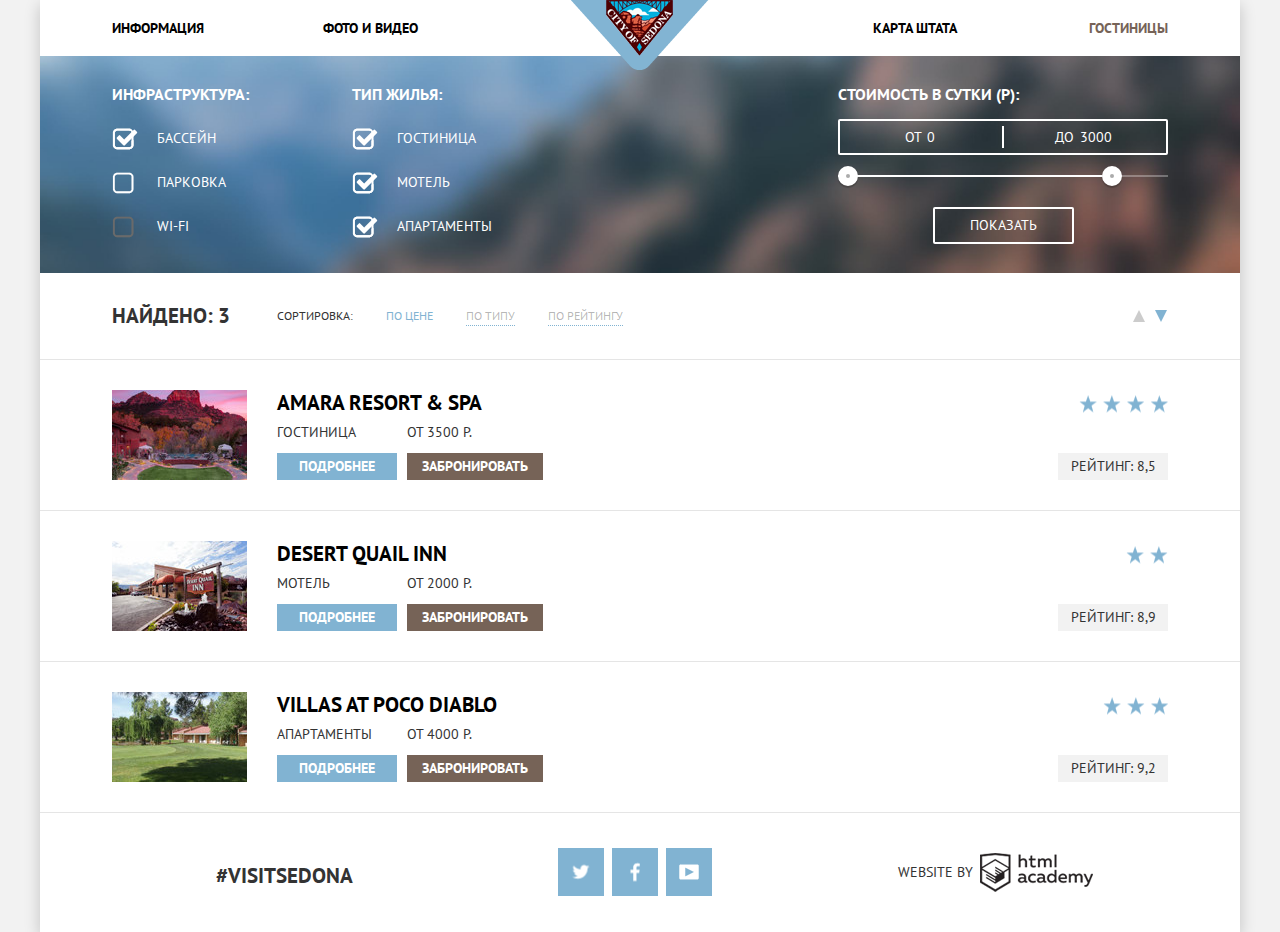
==== commit 0d31a96b: "Финальная верстка" ====
--- a/inner.html
+++ b/inner.html
@@ -36,7 +36,7 @@
         </header>
         <main class="main-content">
             <div class="filter-container">
-                <form class="filter clearfix" action="№" method="post">
+                <form class="filter clearfix" action="form/send" method="post">
                     <div class="filter-block infrastructure clearfix">
                         <h2 class="filter-title">Инфраструктура:</h2>
                         <input class="filter-input filter-checkbox" type="checkbox" name="infrastructure" id="pool" value="pool" checked>
@@ -78,7 +78,7 @@
             </div>
             <div class="sort">
                 <div class="sort-found">
-                    <span>Найдено:3</span>
+                    <span>Найдено: 3</span>
                 </div>
                 <div class="sort-type">
                     <span>Сортировка:</span>
@@ -96,9 +96,9 @@
                     <img src="img/hotel-amara.jpg" width="135" height="90" alt="amara resort">
                 </div>
                 <div class="hotel-info">
-                    <a href="#">
-                        <h2 class="hotel-name">Amara resort &amp; spa</h2>
-                    </a>
+                    <h2 class="hotel-name">
+                        <a href="#">Amara resort &amp; spa</a>
+                    </h2>
                     <div class="hotel-text">
                         <span>Гостиница</span>
                         <span>от 3500 Р.</span>
@@ -118,9 +118,9 @@
                     <img src="img/hotel-desert.jpg" width="135" height="90" alt=" desert inn">
                 </div>
                 <div class="hotel-info">
-                    <a href="#">
-                        <h2 class="hotel-name">Desert Quail Inn</h2>
-                    </a>
+                    <h2 class="hotel-name">
+                        <a href="#">Desert Quail Inn</a>
+                    </h2>
                     <div class="hotel-text">
                         <span>Мотель</span>
                         <span>от 2000 Р.</span>
@@ -140,9 +140,9 @@
                     <img src="img/hotel-villas.jpg" width="135" height="90" alt="villas">
                 </div>
                 <div class="hotel-info">
-                    <a href="#">
-                        <h2 class="hotel-name">Villas at Poco Diablo</h2>
-                    </a>
+                    <h2 class="hotel-name">
+                        <a href="#">Villas at Poco Diablo</a>
+                    </h2>
                     <div class="hotel-text">
                         <span>Апартаменты</span>
                         <span>от 4000 Р.</span>
--- a/css/style.css
+++ b/css/style.css
@@ -26,7 +26,6 @@
     box-shadow: 0px 5px 15px rgba(0, 0, 0, 0.2);
 }
 
-
 /* header */
 
 .main-header {
@@ -95,13 +94,16 @@
     height: 70px;
     top: 0;
     left: 50%;
+    z-index: 10;
+    -webkit-transform: translateX(-50%);
+    -ms-transform: translateX(-50%);
     transform: translateX(-50%);
-    z-index: 10;
 }
 
 .main-image {
     width: 100%;
     height: 507px;
+    background-color: #4a7697;
     background-image: url("../img/shape.png"), url("../img/main-background.jpg");
     background-repeat: no-repeat, no-repeat;
     background-position: bottom, 100% 20%;
@@ -154,8 +156,8 @@
 
 .features-inverse .features-item {
     padding-top: 50px;
-    padding-left: 30px;
-    padding-right: 30px;
+    padding-left: 50px;
+    padding-right: 50px;
 }
 
 .features-row-item-img .features-item {
@@ -167,7 +169,7 @@
     float: right;
     width: 66%;
     height: 256px;
-    background: url("../img/features-image1.jpg") no-repeat;
+    background: #4a7697 url("../img/features-image1.jpg") no-repeat;
     background-size: cover;
     background-position: center;
 }
@@ -182,8 +184,8 @@
 .features-row-white .features-item {
     float: left;
     width: 33%;
-    padding-left: 40px;
-    padding-right: 40px;
+    padding-left: 50px;
+    padding-right: 50px;
 }
 
 .features-name {
@@ -197,10 +199,12 @@
     position: absolute;
     bottom: 50px;
     left: 50%;
-    transform: translateX(-50%);
     width: 75px;
     height: 72px;
     background: url("../img/icon-house.png") no-repeat;
+    -webkit-transform: translateX(-50%);
+    -ms-transform: translateX(-50%);
+    transform: translateX(-50%);
 }
 
 .features-burger .features-name::before {
@@ -208,10 +212,12 @@
     position: absolute;
     bottom: 50px;
     left: 50%;
-    transform: translateX(-50%);
     width: 74px;
     height: 70px;
     background: url("../img/icon-burger.png") no-repeat;
+    -webkit-transform: translateX(-50%);
+    -ms-transform: translateX(-50%);
+    transform: translateX(-50%);
 }
 
 .features-present .features-name::before {
@@ -219,10 +225,12 @@
     position: absolute;
     bottom: 50px;
     left: 50%;
-    transform: translateX(-50%);
     width: 64px;
     height: 76px;
     background: url("../img/icon-present.png") no-repeat;
+    -webkit-transform: translateX(-50%);
+    -ms-transform: translateX(-50%);
+    transform: translateX(-50%);
 }
 
 .features-row-img-item .features-item {
@@ -234,7 +242,7 @@
     float: left;
     width: 66%;
     height: 256px;
-    background: url("../img/features-image2.jpg") no-repeat;
+    background: #4a7697 url("../img/features-image2.jpg") no-repeat;
     background-size: cover;
     background-position: center;
 }
@@ -249,14 +257,13 @@
 .features-row-gray .features-item {
     float: left;
     width: 33%;
-    padding-left: 50px;
-    padding-right: 50px;
+    padding-left: 60px;
+    padding-right: 60px;
 }
 
 .features {
     margin-bottom: 50px;
 }
-
 
 /* search-form */
 
@@ -278,7 +285,8 @@
     color: #ffffff;
     text-transform: uppercase;
     border: none;
-    font-family: "PTSans", "Arial", sans-serif;
+    outline: none;
+    font-family: "PT Sans", "Arial", sans-serif;
     font-weight: 700;
     text-align: center;
     text-transform: uppercase;
@@ -293,6 +301,15 @@
     line-height: 26px;
     background: #766357;
     cursor: pointer;
+}
+
+.search-form button:hover {
+    background: #604e43;
+}
+
+.search-form button:active {
+    background: #503e33;
+    color: rgba(255, 255, 255, 0.3);
 }
 
 .search-form form {
@@ -327,7 +344,7 @@
     background: #ebebeb;
 }
 
-.search-form input:focus {
+.search-form input:not(.search-btn):focus {
     background: #ffffff;
     outline: 2px solid #e5e5e5;
 }
@@ -366,8 +383,10 @@
     position: absolute;
     top: 50%;
     left: 50%;
+    background: url("../img/sprite.png") no-repeat;
+    -webkit-transform: translate(-50%, -50%);
+    -ms-transform: translate(-50%, -50%);
     transform: translate(-50%, -50%);
-    background: url("../img/sprite.png") no-repeat;
 }
 
 .form .calendar::before {
@@ -434,8 +453,11 @@
     position: absolute;
     top: 50%;
     left: 50%;
+    -webkit-transform: translate(-50%, -50%);
+    -ms-transform: translate(-50%, -50%);
     transform: translate(-50%, -50%);
     background: url("../img/sprite.png") no-repeat;
+    
 }
 
 .form-row .form-control.minus::before {
@@ -501,6 +523,8 @@
     background: #81b3d2;
     color: #ffffff;
     cursor: pointer;
+    border: none;
+    outline: none;
 }
 
 .search-form .search-btn:hover {
@@ -515,11 +539,10 @@
 .map {
     width: 100%;
     height: 595px;
-    background: url("../img/map.jpg") no-repeat;
+    background: #425e74 url("../img/map.jpg") no-repeat;
     background-size: cover;
     background-position: center top;
 }
-
 
 /* footer */
 
@@ -571,6 +594,8 @@
     position: absolute;
     top: 50%;
     left: 50%;
+    -webkit-transform: translate(-50%, -50%);
+    -ms-transform: translate(-50%, -50%);
     transform: translate(-50%, -50%);
     background: url("../img/sprite.png") no-repeat;
 }
@@ -660,7 +685,6 @@
     height: 39px;
     background-position: -10px -549px;
 }
-
 
 /* inner-page */
 
@@ -690,6 +714,8 @@
 }
 
 .filter .filter-title {
+    font-size: 16px;
+    line-height: 21px;
     color: #ffffff;
 }
 
@@ -700,6 +726,7 @@
 .filter input[type="checkbox"] + label {
     display: block;
     margin: 23px 0;
+    font-size: 14px;
     line-height: 21px;
     padding-left: 45px;
     position: relative;
@@ -765,6 +792,8 @@
     width: 2px;
     height: 22px;
     background: #ffffff;
+    -webkit-transform: translate(-50%, -50%);
+    -ms-transform: translate(-50%, -50%);
     transform: translate(-50%, -50%);
 }
 
@@ -923,45 +952,29 @@
     position: absolute;
     top: 0;
     right: 0;
-}
-
-.sort-dir .arrow:hover:not(.active)::before {
     width: 0;
     height: 0;
     border-left: 6px solid transparent;
     border-right: 6px solid transparent;
+}
+
+.sort-dir .arrow-up::before {
+    border-bottom: 12px solid #cccccc;
+}
+
+.sort-dir .arrow-up:hover::before {
     border-bottom: 12px solid #000000;
 }
 
-.sort-dir .arrow:active::before {
-    width: 0;
-    height: 0;
-    border-left: 6px solid transparent;
-    border-right: 6px solid transparent;
+.sort-dir .arrow-up:active::before {
     border-bottom: 12px solid #81b3d2;
 }
 
-.sort-dir .arrow-up::before {
-    width: 0;
-    height: 0;
-    border-left: 6px solid transparent;
-    border-right: 6px solid transparent;
-    border-bottom: 12px solid #cccccc;
-}
-
 .sort-dir .arrow-down::before {
-    width: 0;
-    height: 0;
-    border-left: 6px solid transparent;
-    border-right: 6px solid transparent;
     border-top: 12px solid #cccccc;
 }
 
 .sort-dir .arrow-down.active::before {
-    width: 0;
-    height: 0;
-    border-left: 6px solid transparent;
-    border-right: 6px solid transparent;
     border-top: 12px solid #81b3d2;
 }
 
@@ -994,11 +1007,15 @@
     margin-bottom: 6px;
 }
 
-.hotel-name:hover {
+.hotel-name a {
+    color: #000000;
+}
+
+.hotel-name a:hover {
     color: #81b3d2;
 }
 
-.hotel-name:active {
+.hotel-name a:active {
     color: rgba(0, 0, 0, 0.3);
 }
 
@@ -1015,6 +1032,7 @@
 
 .hotel-btn .btn {
     display: inline-block;
+    vertical-align: middle;
     font-size: 14px;
     line-height: 21px;
     padding: 3px 15px;
@@ -1068,6 +1086,8 @@
     position: absolute;
     top: 50%;
     right: 0;
+    -webkit-transform: translate(0, -50%);
+    -ms-transform: translate(0, -50%);
     transform: translate(0, -50%);
     background: url("../img/sprite.png") no-repeat;
 }
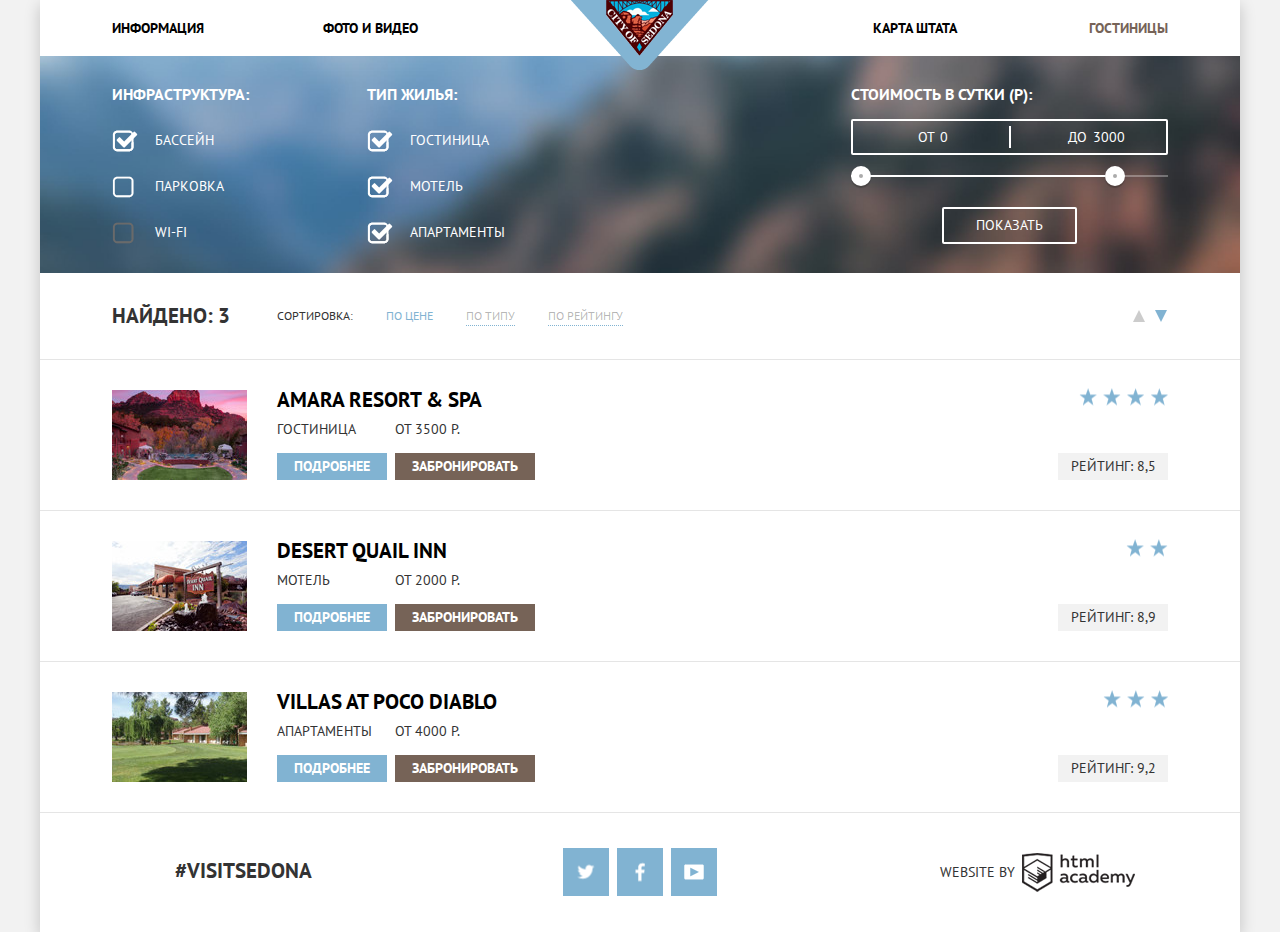
==== commit 62a4e22d: "Проверка" ====
--- a/inner.html
+++ b/inner.html
@@ -19,24 +19,24 @@
                     </a>
                 </div>
                 <ul>
-                    <li class="nav-left">
+                    <li>
                         <a href="#">Информация</a>
                     </li>
-                    <li class="nav-left">
+                    <li>
                         <a href="#">Фото и видео</a>
                     </li>
-                    <li class="nav-right">
+                    <li>
+                        <a href="#">Карта штата</a>
+                    </li>
+                    <li>
                         <a class="active" href="#">Гостиницы</a>
-                    </li>
-                    <li class="nav-right">
-                        <a href="#">Карта штата</a>
                     </li>
                 </ul>
             </nav>
         </header>
         <main class="main-content">
             <div class="filter-container">
-                <form class="filter clearfix" action="form/send" method="post">
+                <form class="filter clearfix" action="inner.html" method="post">
                     <div class="filter-block infrastructure clearfix">
                         <h2 class="filter-title">Инфраструктура:</h2>
                         <input class="filter-input filter-checkbox" type="checkbox" name="infrastructure" id="pool" value="pool" checked>
--- a/css/style.css
+++ b/css/style.css
@@ -26,6 +26,7 @@
     box-shadow: 0px 5px 15px rgba(0, 0, 0, 0.2);
 }
 
+
 /* header */
 
 .main-header {
@@ -50,6 +51,17 @@
     font-size: 14px;
     line-height: 26px;
     font-weight: bold;
+    float: left;
+    width: 20%;
+}
+
+.main-navigation li:nth-child(4n-2) {
+    margin-right: 20%
+}
+
+.main-navigation li:nth-child(4n-1),
+.main-navigation li:nth-child(4n){
+    text-align: right;
 }
 
 .main-navigation a {
@@ -75,17 +87,6 @@
 
 .main-navigation li .active:active {
     color: rgba(118, 99, 87, 0.3);
-}
-
-.nav-left {
-    float: left;
-    width: 20%;
-}
-
-.nav-right {
-    float: right;
-    width: 20%;
-    text-align: right;
 }
 
 .logo-sedona {
@@ -109,7 +110,7 @@
     background-position: bottom, 100% 20%;
     background-size: 100% 57px, cover;
     text-align: center;
-    margin-bottom: 56px;
+    margin-bottom: 60px;
 }
 
 .welcome {
@@ -136,7 +137,6 @@
 
 .sedona-description {
     width: 600px;
-    line-height: 26px;
     text-align: center;
     background: #ffffff;
     margin-bottom: 56px;
@@ -144,34 +144,63 @@
     margin-right: auto;
 }
 
+.sedona-description h2 {
+    line-height: 26px;
+    margin-bottom: 30px;
+}
+
 .features-inverse {
     text-align: center;
     background: #81b3d2;
     color: #ffffff;
 }
 
-.features-inverse .features-item h2 {
+.features-inverse h2 {
+    margin-bottom: 25px;
     color: #ffffff;
 }
 
+.features-inverse p {
+    margin-top: 20px;
+}
+
 .features-inverse .features-item {
-    padding-top: 50px;
-    padding-left: 50px;
-    padding-right: 50px;
+    padding-top: 35px;
+    padding-left: 47px;
+    padding-right: 47px;
+}
+
+.features-inverse .features-img {
+    width: 66.66%;
+    width: calc(100% / 3 * 2);
+    height: 256px;
+    background-repeat: no-repeat;
+    background-size: cover;
+    background-position: center;
 }
 
 .features-row-item-img .features-item {
     float: left;
-    width: 34%;
+    width: 33.33%;
+    width: calc(100% / 3);
+}
+
+.features-row-img-item .features-item {
+    float: right;
+    width: 33.33%;
+    width: calc(100% / 3);
 }
 
 .features-row-item-img .features-img {
     float: right;
-    width: 66%;
-    height: 256px;
-    background: #4a7697 url("../img/features-image1.jpg") no-repeat;
-    background-size: cover;
-    background-position: center;
+    background-color: #4a7697;
+    background-image: url("../img/features-image1.jpg");
+}
+
+.features-row-img-item .features-img {
+    float: left;
+    background-color: #4a7697;
+    background-image: url("../img/features-image2.jpg");
 }
 
 .features-row-white {
@@ -183,7 +212,8 @@
 
 .features-row-white .features-item {
     float: left;
-    width: 33%;
+    width: 33.33%;
+    width: calc(100% / 3);
     padding-left: 50px;
     padding-right: 50px;
 }
@@ -192,6 +222,7 @@
     position: relative;
     display: block;
     margin-top: 110px;
+    margin-bottom: 22px;
 }
 
 .features-house .features-name::before {
@@ -233,37 +264,33 @@
     transform: translateX(-50%);
 }
 
-.features-row-img-item .features-item {
-    float: right;
-    width: 34%;
-}
-
-.features-row-img-item .features-img {
-    float: left;
-    width: 66%;
-    height: 256px;
-    background: #4a7697 url("../img/features-image2.jpg") no-repeat;
-    background-size: cover;
-    background-position: center;
-}
-
 .features-row-gray {
     text-align: center;
     background: #eeeeee;
     min-height: 256px;
-    padding-top: 45px;
+    padding-top: 28px;
 }
 
 .features-row-gray .features-item {
     float: left;
-    width: 33%;
+    width: 33.33%;
+    width: calc(100% / 3);
     padding-left: 60px;
     padding-right: 60px;
 }
 
+.features-row-gray h2 {
+    margin-bottom: 25px;
+}
+
+.features-row-gray p {
+    margin-top: 20px;
+}
+
 .features {
     margin-bottom: 50px;
 }
+
 
 /* search-form */
 
@@ -272,7 +299,16 @@
     text-align: center;
     margin-left: auto;
     margin-right: auto;
-    margin-bottom: 50px;
+    margin-bottom: 46px;
+}
+
+.search-description h1 {
+    margin-top: 55px;
+    margin-bottom: 30px;
+}
+
+.search-description p {
+    line-height: 24px;
 }
 
 .search-form {
@@ -292,7 +328,8 @@
     text-transform: uppercase;
 }
 
-.search-form button {
+.search-form .search-hotel-btn {
+    display: block;
     position: relative;
     width: 568px;
     padding-top: 30px;
@@ -301,18 +338,71 @@
     line-height: 26px;
     background: #766357;
     cursor: pointer;
-}
-
-.search-form button:hover {
+    outline: none;
+    z-index: 10;
+}
+
+.search-form .search-hotel-btn:hover {
     background: #604e43;
 }
 
-.search-form button:active {
+.search-form .search-hotel-btn:active {
     background: #503e33;
     color: rgba(255, 255, 255, 0.3);
 }
 
-.search-form form {
+@-webkit-keyframes form-error {
+    0% {
+        transform: translateX(30px);
+    }
+    30% {
+        transform: translateX(-30px);
+    }
+    60% {
+        transform: translateX(30px);
+    }
+    90% {
+        transform: translateX(-30px);
+    }
+    100% {
+        transform: translateX(0);
+    }
+}
+
+@keyframes form-error {
+    0% {
+        transform: translateX(30px);
+    }
+    30% {
+        transform: translateX(-30px);
+    }
+    60% {
+        transform: translateX(30px);
+    }
+    90% {
+        transform: translateX(-30px);
+    }
+    100% {
+        transform: translateX(0);
+    }
+}
+
+@keyframes form-show {
+    0% {
+        transform: translateY(-80px);
+    }
+    100% {
+        transform: translateY(0);
+    }
+}
+
+.form-show.error {
+    outline: 1px solid red;
+    -webkit-animation: form-error linear 0.5s;
+    animation: form-error linear 0.5s;
+}
+
+.search-form .search-hotel-form {
     position: absolute;
     width: 568px;
     padding: 55px;
@@ -324,6 +414,12 @@
     font-weight: 700;
     text-transform: uppercase;
     color: #000000;
+    display: none;
+}
+
+.search-form .form-show {
+    display: block;
+    animation: form-show linear 0.5s; 
 }
 
 .search-form input {
@@ -365,7 +461,7 @@
 }
 
 .form .form-input {
-    padding-right: 38px;
+    padding-right: 37px;
 }
 
 .form .form-control {
@@ -373,9 +469,10 @@
     position: absolute;
     top: 0;
     right: 0;
-    width: 38px;
-    height: 38px;
+    width: 37px;
+    height: 37px;
     cursor: pointer;
+    background: #f2f2f2;
 }
 
 .form .form-control::before {
@@ -413,6 +510,7 @@
 
 .form-row .form-group {
     display: inline-block;
+    vertical-align: bottom;
     width: 226px;
 }
 
@@ -423,29 +521,29 @@
 }
 
 .form-row .form-input {
-    padding-right: 38px;
-    padding-left: 38px;
+    padding-right: 37px;
+    padding-left: 37px;
     text-align: center;
 }
 
+.form-row .form-control.minus,
+.form-row .form-control.plus {
+    content: "";
+    position: absolute;
+    width: 37px;
+    height: 37px;
+    cursor: pointer;
+    background: #f2f2f2;
+}
+
 .form-row .form-control.minus {
-    content: "";
-    position: absolute;
     top: 0;
     left: 0;
-    width: 38px;
-    height: 38px;
-    cursor: pointer;
 }
 
 .form-row .form-control.plus {
-    content: "";
-    position: absolute;
     top: 0;
     right: 0;
-    width: 38px;
-    height: 38px;
-    cursor: pointer;
 }
 
 .form-row .form-control::before {
@@ -457,7 +555,6 @@
     -ms-transform: translate(-50%, -50%);
     transform: translate(-50%, -50%);
     background: url("../img/sprite.png") no-repeat;
-    
 }
 
 .form-row .form-control.minus::before {
@@ -502,7 +599,7 @@
 
 .form-row .group-children {
     float: right;
-    padding-left: 40px;
+    padding-left: 50px;
 }
 
 .form-row label {
@@ -510,7 +607,7 @@
 }
 
 .group-children label {
-    width: 72px;
+    width: 62px;
 }
 
 .search-form .search-btn {
@@ -539,10 +636,8 @@
 .map {
     width: 100%;
     height: 595px;
-    background: #425e74 url("../img/map.jpg") no-repeat;
-    background-size: cover;
-    background-position: center top;
-}
+}
+
 
 /* footer */
 
@@ -551,28 +646,31 @@
     margin-top: -120px;
     background: rgba(255, 255, 255, 0.9);
     padding: 35px 70px;
-    text-align: center;
 }
 
 .footer-visit {
     float: left;
-    width: 33%;
+    width: 33.33%;
+    width: calc(100% / 3);
     font-size: 21px;
     line-height: 26px;
     font-weight: 700;
     text-transform: uppercase;
-    padding-top: 15px;
+    padding-top: 10px;
+    padding-left: 65px;
 }
 
 .footer-social {
     float: left;
-    width: 33%;
+    width: 33.33%;
+    width: calc(100% / 3);
     text-align: center;
 }
 
 .social-btn {
     position: relative;
     display: inline-block;
+    text-align: center;
     vertical-align: top;
     width: 46px;
     height: 48px;
@@ -638,7 +736,10 @@
 
 .footer-copyright {
     float: right;
-    width: 33%;
+    width: 33.33%;
+    width: calc(100% / 3);
+    text-align: right;
+    padding-right: 35px;
 }
 
 .footer-copyright p {
@@ -686,11 +787,12 @@
     background-position: -10px -549px;
 }
 
+
 /* inner-page */
 
 .filter-container {
     width: 100%;
-    height: 217px;
+    min-height: 217px;
     background: #425e74 url("../img/filter-background.jpg") no-repeat;
     background-position: 100% 50%;
     background-size: cover;
@@ -706,6 +808,7 @@
 .filter-block.infrastructure {
     float: left;
     width: 240px;
+    margin-right: 15px;
 }
 
 .filter-block.housing {
@@ -725,10 +828,10 @@
 
 .filter input[type="checkbox"] + label {
     display: block;
-    margin: 23px 0;
+    margin: 25px 0;
     font-size: 14px;
     line-height: 21px;
-    padding-left: 45px;
+    padding-left: 43px;
     position: relative;
     cursor: pointer;
 }
@@ -760,6 +863,7 @@
     height: 22px;
     background: url("../img/sprite.png") no-repeat;
     background-position: -10px -136px;
+    cursor: default;
 }
 
 .filter input[disabled]:checked + label::after {
@@ -767,11 +871,13 @@
     height: 22px;
     background: url("../img/sprite.png") no-repeat;
     background-position: -10px -178px;
+    cursor: default;
 }
 
 .filter-block.filter-range {
     float: right;
     width: 330px;
+    padding-left: 13px;
 }
 
 .filter-range .price-controls {
@@ -802,7 +908,6 @@
     font-size: 14px;
     line-height: 21px;
     vertical-align: top;
-    cursor: pointer;
 }
 
 .price-controls .min-price,
@@ -863,7 +968,7 @@
 .filter-btn {
     display: block;
     margin: 0 auto;
-    padding: 6px 35px;
+    padding: 6px 32px;
     font-size: 14px;
     line-height: 21px;
     color: #ffffff;
@@ -1003,12 +1108,14 @@
 
 .hotel-name {
     line-height: 26px;
-    margin: 0;
+    margin-top: -3px;
     margin-bottom: 6px;
 }
 
 .hotel-name a {
     color: #000000;
+    display: inline-block;
+    vertical-align: top;
 }
 
 .hotel-name a:hover {
@@ -1021,13 +1128,14 @@
 
 .hotel-text span {
     display: inline-block;
+    vertical-align: top;
     text-align: left;
-    margin-bottom: 10px;
+    margin-bottom: 13px;
 }
 
 .hotel-text span:first-child {
-    width: 120px;
-    margin-right: 6px;
+    width: 110px;
+    margin-right: 4px;
 }
 
 .hotel-btn .btn {
@@ -1035,13 +1143,13 @@
     vertical-align: middle;
     font-size: 14px;
     line-height: 21px;
-    padding: 3px 15px;
-    margin-right: 6px;
+    padding: 3px 10px;
+    margin-right: 4px;
     text-decoration: none;
 }
 
 .info-btn {
-    width: 120px;
+    width: 110px;
     background: #81b3d2;
 }
 
@@ -1055,6 +1163,7 @@
 }
 
 .book-btn {
+    width: 140px;
     background: #766357;
 }
 
@@ -1075,7 +1184,7 @@
 .hotel-rating .stars {
     content: "";
     position: absolute;
-    top: 30px;
+    top: 23px;
     right: 6%;
     width: 110px;
     height: 27px;
@@ -1124,5 +1233,4 @@
 .inner-page .main-footer {
     background: #ffffff;
     padding: 35px 70px;
-    text-align: center;
 }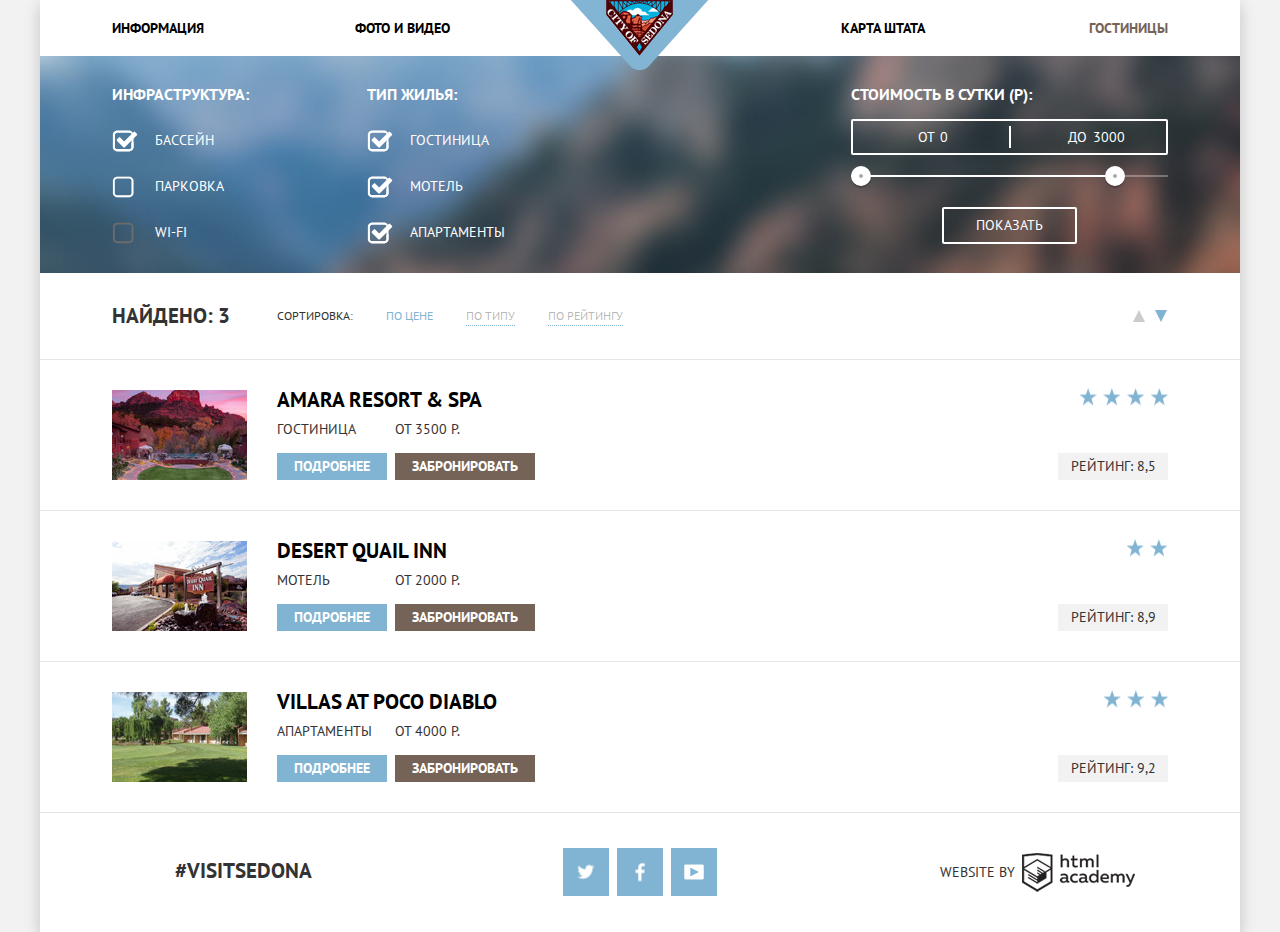
==== commit 0c2e080c: "Проверка" ====
--- a/inner.html
+++ b/inner.html
@@ -6,7 +6,7 @@
     <title>Sedona - inner page</title>
     <link rel="stylesheet" href="https://fonts.googleapis.com/css?family=PT+Sans:400,700&subset=cyrillic">
     <link rel="stylesheet" href="css/normalize.css">
-    <link rel="stylesheet" href="css/style.css">
+    <link rel="stylesheet" href="css/style-min.css">
 </head>
 
 <body class="inner-page">
--- a/css/style-min.css
+++ b/css/style-min.css
@@ -0,0 +1,196 @@
+*{box-sizing:border-box}
+body{min-width:1200px;font-family:"PT Sans","Arial",sans-serif;font-size:14px;line-height:21px;font-weight:400;color:#333;text-transform:uppercase;background:#f2f2f2}
+.clearfix::after{content:"";display:table;clear:both}
+.container{width:1200px;margin:0 auto;background:#fff;box-shadow:0 5px 15px rgba(0,0,0,0.2)}
+.main-header{position:relative;color:#000;background:#fff;padding:0 6%}
+.main-navigation ul{margin:0;padding:0;list-style:none;font-size:0}
+.main-navigation li{display:inline-block;vertical-align:top;padding-top:15px;padding-bottom:15px;font-size:14px;line-height:26px;font-weight:700;float:left;width:20%}
+.main-navigation li:nth-child(4n-2){margin-left:3%;margin-right:14%}
+.main-navigation li:nth-child(4n-1),.main-navigation li:nth-child(4n){text-align:right}
+.main-navigation li:nth-child(4n-1){margin-right:3%}
+.main-navigation a{color:#000;text-decoration:none}
+.main-navigation li a:hover{color:#81b3d2}
+.main-navigation li a:active{color:rgba(0,0,0,0.3)}
+.main-navigation li .active{color:#766357}
+.main-navigation li .active:hover{color:#604e43}
+.main-navigation li .active:active{color:rgba(118,99,87,0.3)}
+.logo-sedona{position:absolute;width:138px;height:70px;top:0;left:50%;z-index:10;-webkit-transform:translateX(-50%);-ms-transform:translateX(-50%);transform:translateX(-50%)}
+.main-image{width:100%;height:507px;background-color:#4a7697;background-image:url(../img/shape.png),url(../img/main-background.jpg);background-repeat:no-repeat,no-repeat;background-position:bottom,100% 20%;background-size:100% 57px,cover;text-align:center;margin-bottom:60px}
+.welcome{margin-top:76px}
+h1{font-family:"PT Sans","Arial",sans-serif;font-size:30px;font-weight:700;line-height:24px;color:#000;text-transform:uppercase}
+h2{font-family:"PT Sans","Arial",sans-serif;font-size:21px;font-weight:700;line-height:21px;color:#000;text-transform:uppercase}
+.sedona-description{width:600px;text-align:center;background:#fff;margin-bottom:56px;margin-left:auto;margin-right:auto}
+.sedona-description h2{line-height:26px;margin-bottom:30px}
+.features-inverse{text-align:center;background:#81b3d2;color:#fff}
+.features-inverse h2{margin-bottom:25px;color:#fff}
+.features-inverse p{margin-top:20px}
+.features-inverse .features-item{padding-top:35px;padding-left:47px;padding-right:47px}
+.features-inverse .features-img{width:66.66%;width:calc(100% / 3 * 2);height:256px;background-repeat:no-repeat;background-size:cover;background-position:center}
+.features-row-item-img .features-item{float:left;width:33.33%;width:calc(100% / 3)}
+.features-row-img-item .features-item{float:right;width:33.33%;width:calc(100% / 3)}
+.features-row-item-img .features-img{float:right;background-color:#4a7697;background-image:url(../img/features-image1.jpg)}
+.features-row-img-item .features-img{float:left;background-color:#4a7697;background-image:url(../img/features-image2.jpg)}
+.features-row-white{text-align:center;background:#fff;min-height:330px;padding-top:50px}
+.features-row-white .features-item{float:left;width:33.33%;width:calc(100% / 3);padding-left:50px;padding-right:50px}
+.features-name{position:relative;display:block;margin-top:110px;margin-bottom:22px}
+.features-house .features-name::before{content:"";position:absolute;bottom:50px;left:50%;width:75px;height:72px;background:url(../img/icon-house.png) no-repeat;-webkit-transform:translateX(-50%);-ms-transform:translateX(-50%);transform:translateX(-50%)}
+.features-burger .features-name::before{content:"";position:absolute;bottom:50px;left:50%;width:74px;height:70px;background:url(../img/icon-burger.png) no-repeat;-webkit-transform:translateX(-50%);-ms-transform:translateX(-50%);transform:translateX(-50%)}
+.features-present .features-name::before{content:"";position:absolute;bottom:50px;left:50%;width:64px;height:76px;background:url(../img/icon-present.png) no-repeat;-webkit-transform:translateX(-50%);-ms-transform:translateX(-50%);transform:translateX(-50%)}
+.features-row-gray{text-align:center;background:#eee;min-height:256px;padding-top:28px}
+.features-row-gray .features-item{float:left;width:33.33%;width:calc(100% / 3);padding-left:60px;padding-right:60px}
+.features-row-gray h2{margin-bottom:25px}
+.features-row-gray p{margin-top:20px}
+.features{margin-bottom:50px}
+.search-description{width:500px;text-align:center;margin-left:auto;margin-right:auto;margin-bottom:46px}
+.search-description h1{margin-top:55px;margin-bottom:30px}
+.search-description p{line-height:24px}
+.search-form{width:568px;margin-left:auto;margin-right:auto}
+.btn{color:#fff;text-transform:uppercase;border:none;outline:none;font-family:"PT Sans","Arial",sans-serif;font-weight:700;text-align:center;text-transform:uppercase}
+.search-form .search-hotel-btn{display:block;position:relative;width:568px;padding-top:30px;padding-bottom:30px;font-size:21px;line-height:26px;background:#766357;cursor:pointer;outline:none;z-index:10}
+.search-form .search-hotel-btn:hover{background:#604e43}
+.search-form .search-hotel-btn:active{background:#503e33;color:rgba(255,255,255,0.3)}
+@-webkit-keyframes form-error {
+0%{transform:translateX(30px)}
+30%{transform:translateX(-30px)}
+60%{transform:translateX(30px)}
+90%{transform:translateX(-30px)}
+100%{transform:translateX(0)}
+}
+@keyframes form-error {
+0%{transform:translateX(30px)}
+30%{transform:translateX(-30px)}
+60%{transform:translateX(30px)}
+90%{transform:translateX(-30px)}
+100%{transform:translateX(0)}
+}
+@keyframes form-show {
+0%{transform:translateY(-80px)}
+100%{transform:translateY(0)}
+}
+.form-show.error{outline:1px solid red;-webkit-animation:form-error linear .5s;animation:form-error linear .5s}
+.search-form .search-hotel-form{position:absolute;width:568px;padding:55px;background:#fff;box-shadow:0 7px 15px rgba(0,0,0,0.15);font-family:"PT Sans","Arial",sans-serif;font-size:14px;line-height:21px;font-weight:700;text-transform:uppercase;color:#000;display:none}
+.search-form .form-show{display:block;animation:form-show linear .5s}
+.search-form input{padding:8px 12px;background:#f2f2f2;border:none;outline:none;font-family:"PT Sans","Arial",sans-serif;font-size:14px;line-height:21px;font-weight:700;text-transform:uppercase;color:#000;width:100%}
+.search-form input:hover{background:#ebebeb}
+.search-form input:not(.search-btn):focus{background:#fff;outline:2px solid #e5e5e5}
+.search-form label{padding-top:8px}
+.form label{float:left;width:112px}
+.form .form-inner{float:right;width:346px;position:relative}
+.form .form-input{padding-right:37px}
+.form .form-control{content:"";position:absolute;top:0;right:0;width:37px;height:37px;cursor:pointer;background:#f2f2f2}
+.form .form-control::before{content:"";position:absolute;top:50%;left:50%;background:url(../img/sprite.png) no-repeat;-webkit-transform:translate(-50%,-50%);-ms-transform:translate(-50%,-50%);transform:translate(-50%,-50%)}
+.form .calendar::before{width:21px;height:22px;background-position:-10px -10px}
+.form .calendar:hover::before{width:21px;height:22px;background-position:-10px -94px}
+.form .calendar:active::before{width:21px;height:22px;background-position:-10px -52px}
+.form .form-group{margin-bottom:30px}
+.form-row .form-group{display:inline-block;vertical-align:bottom;width:226px}
+.form-row .form-inner{float:right;width:114px;position:relative}
+.form-row .form-input{padding-right:37px;padding-left:37px;text-align:center}
+.form-row .form-control.minus,.form-row .form-control.plus{content:"";position:absolute;width:37px;height:37px;cursor:pointer;background:#f2f2f2}
+.form-row .form-control.minus{top:0;left:0}
+.form-row .form-control.plus{top:0;right:0}
+.form-row .form-control::before{content:"";position:absolute;top:50%;left:50%;-webkit-transform:translate(-50%,-50%);-ms-transform:translate(-50%,-50%);transform:translate(-50%,-50%);background:url(../img/sprite.png) no-repeat}
+.form-row .form-control.minus::before{width:12px;height:3px;background-position:-10px -667px}
+.form-row .form-control.minus:hover::before{width:12px;height:3px;background-position:-10px -713px}
+.form-row .form-control.minus:active::before{width:12px;height:3px;background-position:-10px -690px}
+.form-row .form-control.plus::before{width:11px;height:11px;background-position:-10px -736px}
+.form-row .form-control.plus:hover::before{width:11px;height:11px;background-position:-10px -798px}
+.form-row .form-control.plus:active::before{width:11px;height:11px;background-position:-10px -767px}
+.form-row .group-adults{float:left}
+.form-row .group-children{float:right;padding-left:50px}
+.form-row label{float:left}
+.group-children label{width:62px}
+.search-form .search-btn{width:100%;margin-top:55px;font-size:21px;line-height:26px;padding-top:16px;padding-bottom:16px;background:#81b3d2;color:#fff;cursor:pointer;border:none;outline:none}
+.search-form .search-btn:hover{background:#669ec0}
+.search-form .search-btn:active{background:#5496bd;color:rgba(255,255,255,0.3)}
+.map{width:100%;height:595px}
+.main-page .main-footer{position:relative;margin-top:-120px;background:rgba(255,255,255,0.9);padding:35px 70px}
+.footer-visit{float:left;width:33.33%;width:calc(100% / 3);font-size:21px;line-height:26px;font-weight:700;text-transform:uppercase;padding-top:10px;padding-left:65px}
+.footer-social{float:left;width:33.33%;width:calc(100% / 3);text-align:center}
+.social-btn{position:relative;display:inline-block;text-align:center;vertical-align:top;width:46px;height:48px;margin:0 2px;font-size:0;background:#81b3d2}
+.social-btn:hover{background:#669ec0}
+.social-btn:active{background:#5496bd}
+.social-btn::before{content:"";position:absolute;top:50%;left:50%;-webkit-transform:translate(-50%,-50%);-ms-transform:translate(-50%,-50%);transform:translate(-50%,-50%);background:url(../img/sprite.png) no-repeat}
+.social-btn-tw::before{width:17px;height:15px;background-position:-10px -419px}
+.social-btn-tw:active::before{width:17px;height:15px;background-position:-10px -829px}
+.social-btn-fb::before{width:10px;height:19px;background-position:-10px -343px}
+.social-btn-fb:active::before{width:10px;height:19px;background-position:-10px -304px}
+.social-btn-yt::before{width:20px;height:16px;background-position:-10px -454px}
+.social-btn-yt:active::before{width:20px;height:16px;background-position:-10px -864px}
+.footer-copyright{float:right;width:33.33%;width:calc(100% / 3);text-align:right;padding-right:35px}
+.footer-copyright p{display:inline-block;vertical-align:middle;margin-right:3px}
+.footer-copyright a{display:inline-block;vertical-align:middle}
+.copyright-logo{position:relative;display:block;font-size:0;width:113px;height:39px}
+.copyright-logo::before{content:"";position:absolute;top:0;left:0;background:url(../img/sprite.png) no-repeat}
+.logo-academy::before{width:113px;height:39px;background-position:-10px -490px}
+.logo-academy:hover::before{width:113px;height:39px;background-position:-10px -608px}
+.logo-academy:active::before{width:113px;height:39px;background-position:-10px -549px}
+.filter-container{width:100%;min-height:217px;background:#425e74 url(../img/filter-background.jpg) no-repeat;background-position:100% 50%;background-size:cover}
+.filter{padding-top:15px;padding-left:6%;padding-right:6%;color:#fff}
+.filter-block.infrastructure{float:left;width:240px;margin-right:15px}
+.filter-block.housing{float:left;width:290px}
+.filter .filter-title{font-size:16px;line-height:21px;color:#fff}
+.filter input[type="checkbox"]{display:none}
+.filter input[type="checkbox"] + label{display:block;margin:25px 0;font-size:14px;line-height:21px;padding-left:43px;position:relative;cursor:pointer}
+.filter input[type="checkbox"]:not([disabled]) + label::before,.filter input[type="checkbox"] + label::after{content:"";position:absolute;top:0;left:0}
+.filter input[type="checkbox"] + label::before{width:22px;height:22px;background:url(../img/sprite.png) no-repeat;background-position:-10px -220px}
+.filter input[type="checkbox"]:checked + label::after{width:26px;height:22px;background:url(../img/sprite.png) no-repeat;background-position:-10px -262px}
+.filter input[disabled] + label::after{width:22px;height:22px;background:url(../img/sprite.png) no-repeat;background-position:-10px -136px;cursor:default}
+.filter input[disabled]:checked + label::after{width:26px;height:22px;background:url(../img/sprite.png) no-repeat;background-position:-10px -178px;cursor:default}
+.filter-block.filter-range{float:right;width:330px;padding-left:13px}
+.filter-range .price-controls{position:relative;height:36px;padding-top:5px;margin-bottom:20px;font-size:0;border:2px solid #fff;border-radius:2px}
+.price-controls::after{content:"";position:absolute;top:50%;left:50%;width:2px;height:22px;background:#fff;-webkit-transform:translate(-50%,-50%);-ms-transform:translate(-50%,-50%);transform:translate(-50%,-50%)}
+.price-controls label{display:inline-block;font-size:14px;line-height:21px;vertical-align:top}
+.price-controls .min-price,.price-controls .max-price{width:150px;padding-left:65px}
+.price-controls input{width:50px;color:#fff;background:none;border:none;outline:none}
+.filter-range .range-controls{position:relative;margin-bottom:30px}
+.range-controls .scale{height:2px;background:rgba(255,255,255,0.3)}
+.range-controls .bar{width:80%;height:2px;background:#fff}
+.range-toggle{position:absolute;top:-9px;width:4px;height:4px;background:#ababab;box-sizing:content-box;border:8px solid #fff;border-radius:50%;box-shadow:0 2px 1px 0 rgba(0,1,1,0.2);cursor:pointer}
+.range-toggle-min{left:0}
+.range-toggle-max{left:80%}
+.range-toggle:hover{background:#1c4f80}
+.filter-btn{display:block;margin:0 auto;padding:6px 32px;font-size:14px;line-height:21px;color:#fff;text-transform:uppercase;background:transparent;border:2px solid #fff;border-radius:2px;outline:none;cursor:pointer}
+.filter-btn:hover{color:#000;background:#fff}
+.sort{font-size:0;padding:30px 6%;border-bottom:1px solid #e5e5e5}
+.sort > div{display:inline-block;vertical-align:middle}
+.sort-found{width:135px;margin-right:30px;font-size:21px;line-height:26px;font-weight:700}
+.sort-type{font-size:12px;line-height:18px;width:780px}
+.sort-type span,.sort-type a{display:inline-block;vertical-align:middle;margin-right:30px}
+.sort-type a{color:rgba(0,0,0,0.3);text-decoration:none;border-bottom:1px dotted #81b3d2}
+.sort-type a:hover{color:#81b3d2;border-bottom:1px dotted #81b3d2}
+.sort-type a:active{color:#000;border:none}
+.sort-type .active{color:#81b3d2}
+.sort-dir{width:110px;line-height:26px;text-align:right}
+.sort-dir .arrow{position:relative;display:inline-block;width:12px;height:12px;vertical-align:middle;margin-left:10px}
+.sort-dir .arrow::before{content:"";position:absolute;top:0;right:0;width:0;height:0;border-left:6px solid transparent;border-right:6px solid transparent}
+.sort-dir .arrow-up::before{border-bottom:12px solid #ccc}
+.sort-dir .arrow-up:hover::before{border-bottom:12px solid #000}
+.sort-dir .arrow-up:active::before{border-bottom:12px solid #81b3d2}
+.sort-dir .arrow-down::before{border-top:12px solid #ccc}
+.sort-dir .arrow-down.active::before{border-top:12px solid #81b3d2}
+.hotel{position:relative;background:#fff;border-bottom:1px solid #e5e5e5;padding:30px 6%}
+.hotel-image{float:left;width:135px;height:90px;margin-right:30px}
+.hotel-info{float:left;width:780px}
+.hotel-info a{text-decoration:none}
+.hotel-name{line-height:26px;margin-top:-3px;margin-bottom:6px}
+.hotel-name a{color:#000;display:inline-block;vertical-align:top}
+.hotel-name a:hover{color:#81b3d2}
+.hotel-name a:active{color:rgba(0,0,0,0.3)}
+.hotel-text span{display:inline-block;vertical-align:top;text-align:left;margin-bottom:13px}
+.hotel-text span:first-child{width:110px;margin-right:4px}
+.hotel-btn .btn{display:inline-block;vertical-align:middle;font-size:14px;line-height:21px;padding:3px 10px;margin-right:4px;text-decoration:none}
+.info-btn{width:110px;background:#81b3d2}
+.info-btn:hover{background:#669ec0}
+.info-btn:active{background:#5496bd;color:rgba(255,255,255,0.3)}
+.book-btn{width:140px;background:#766357}
+.book-btn:hover{background:#604e43}
+.book-btn:active{background:#503e33;color:rgba(255,255,255,0.3)}
+.hotel-rating{float:right;width:110px}
+.hotel-rating .stars{content:"";position:absolute;top:23px;right:6%;width:110px;height:27px}
+.hotel-rating .stars::before{content:"";position:absolute;top:50%;right:0;-webkit-transform:translate(0,-50%);-ms-transform:translate(0,-50%);transform:translate(0,-50%);background:url(../img/sprite.png) no-repeat}
+.hotel-rating .stars-4::before{width:89px;height:17px;background-position:-10px -382px}
+.hotel-rating .stars-2::before{width:42px;height:17px;background-position:-10px -382px}
+.hotel-rating .stars-3::before{width:65px;height:17px;background-position:-10px -382px}
+.hotel-rating .rating{content:"";position:absolute;bottom:30px;right:6%;width:110px;padding:3px 12px;background:#f2f2f2;text-align:center}
+.inner-page .main-footer{background:#fff;padding:35px 70px}